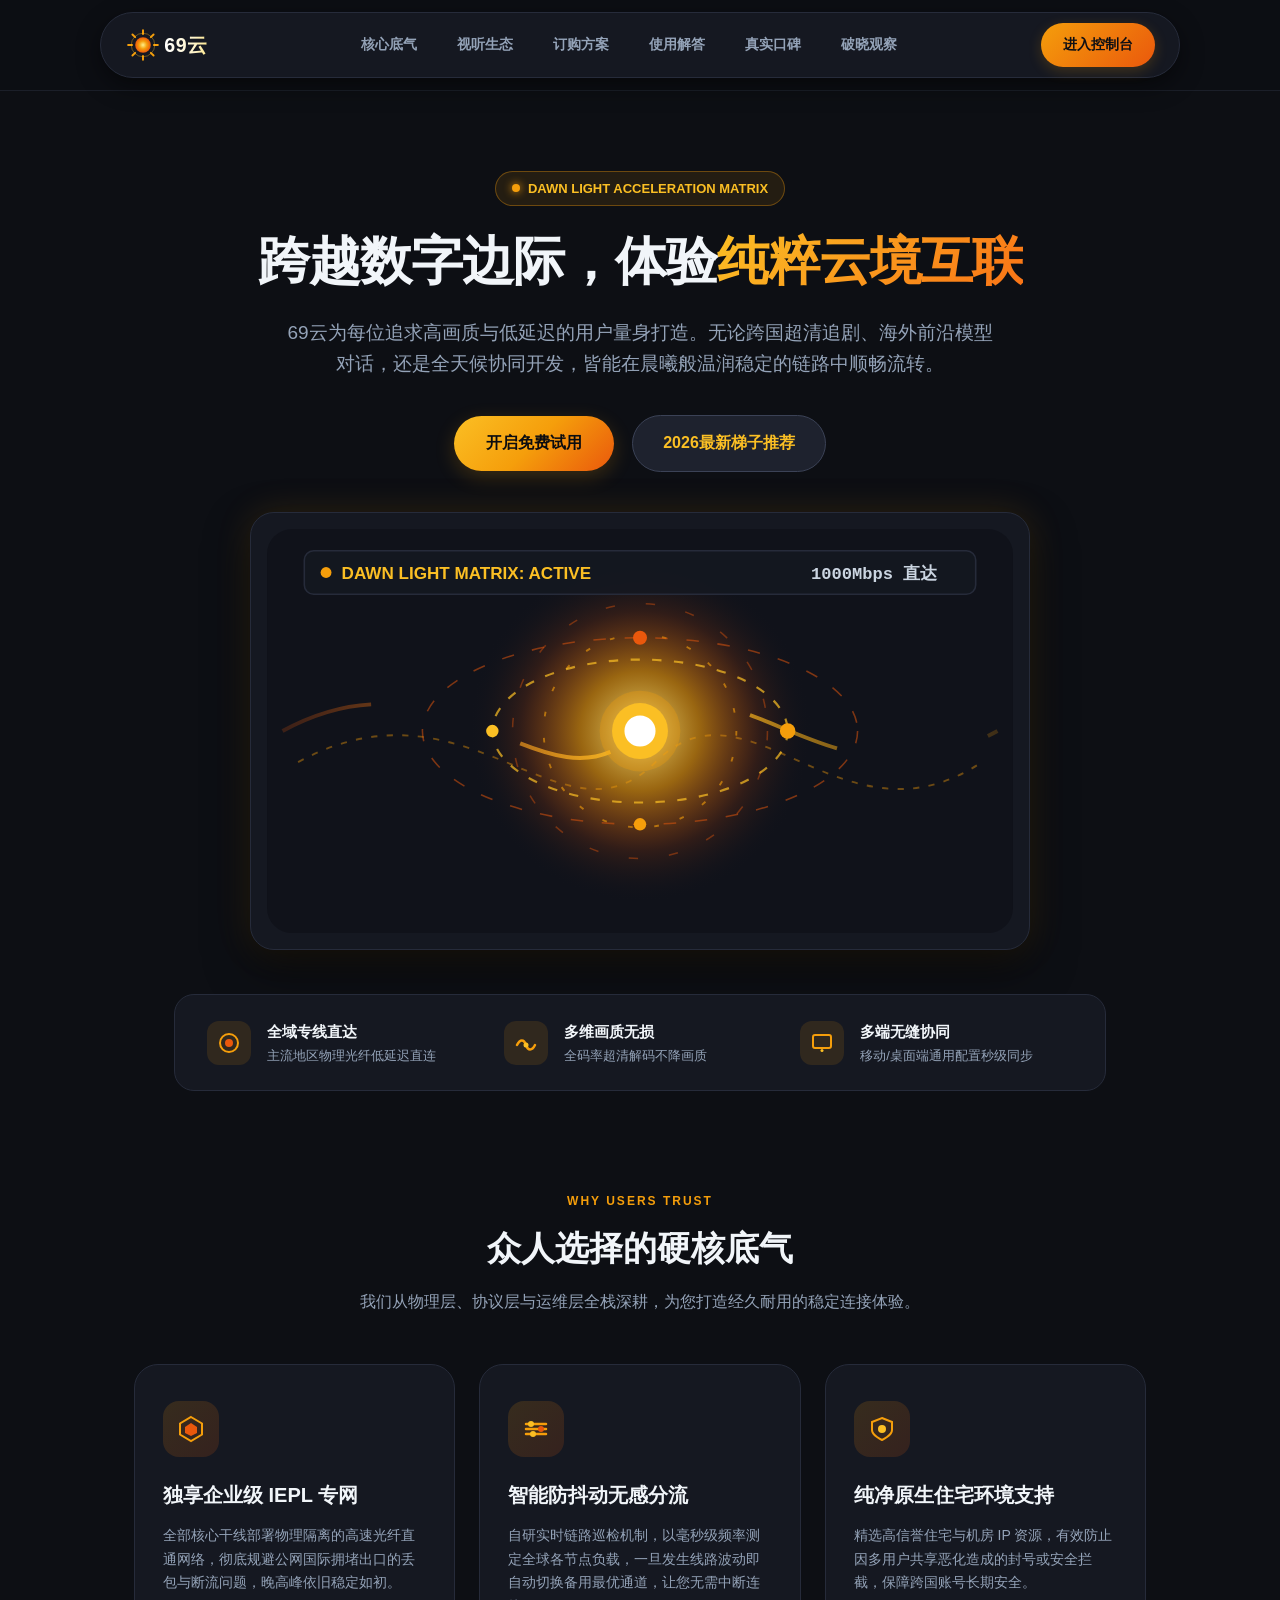
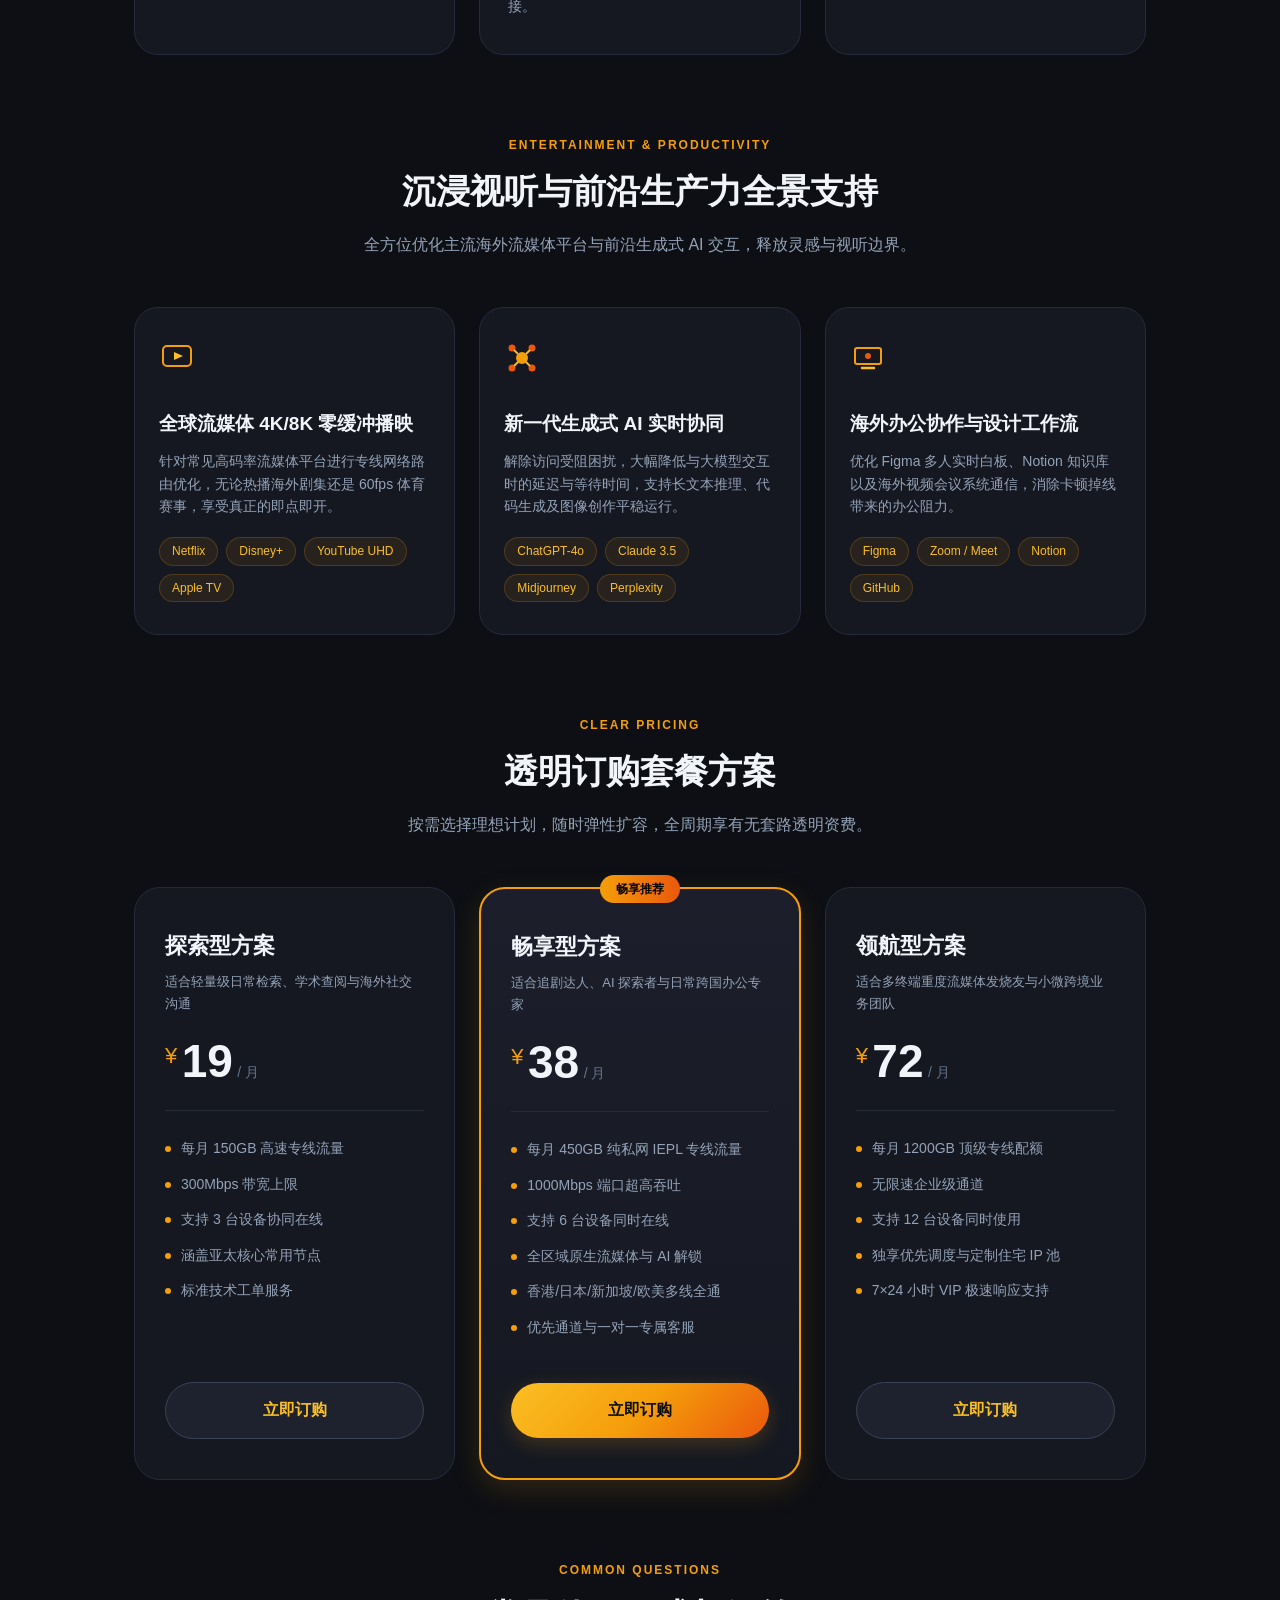
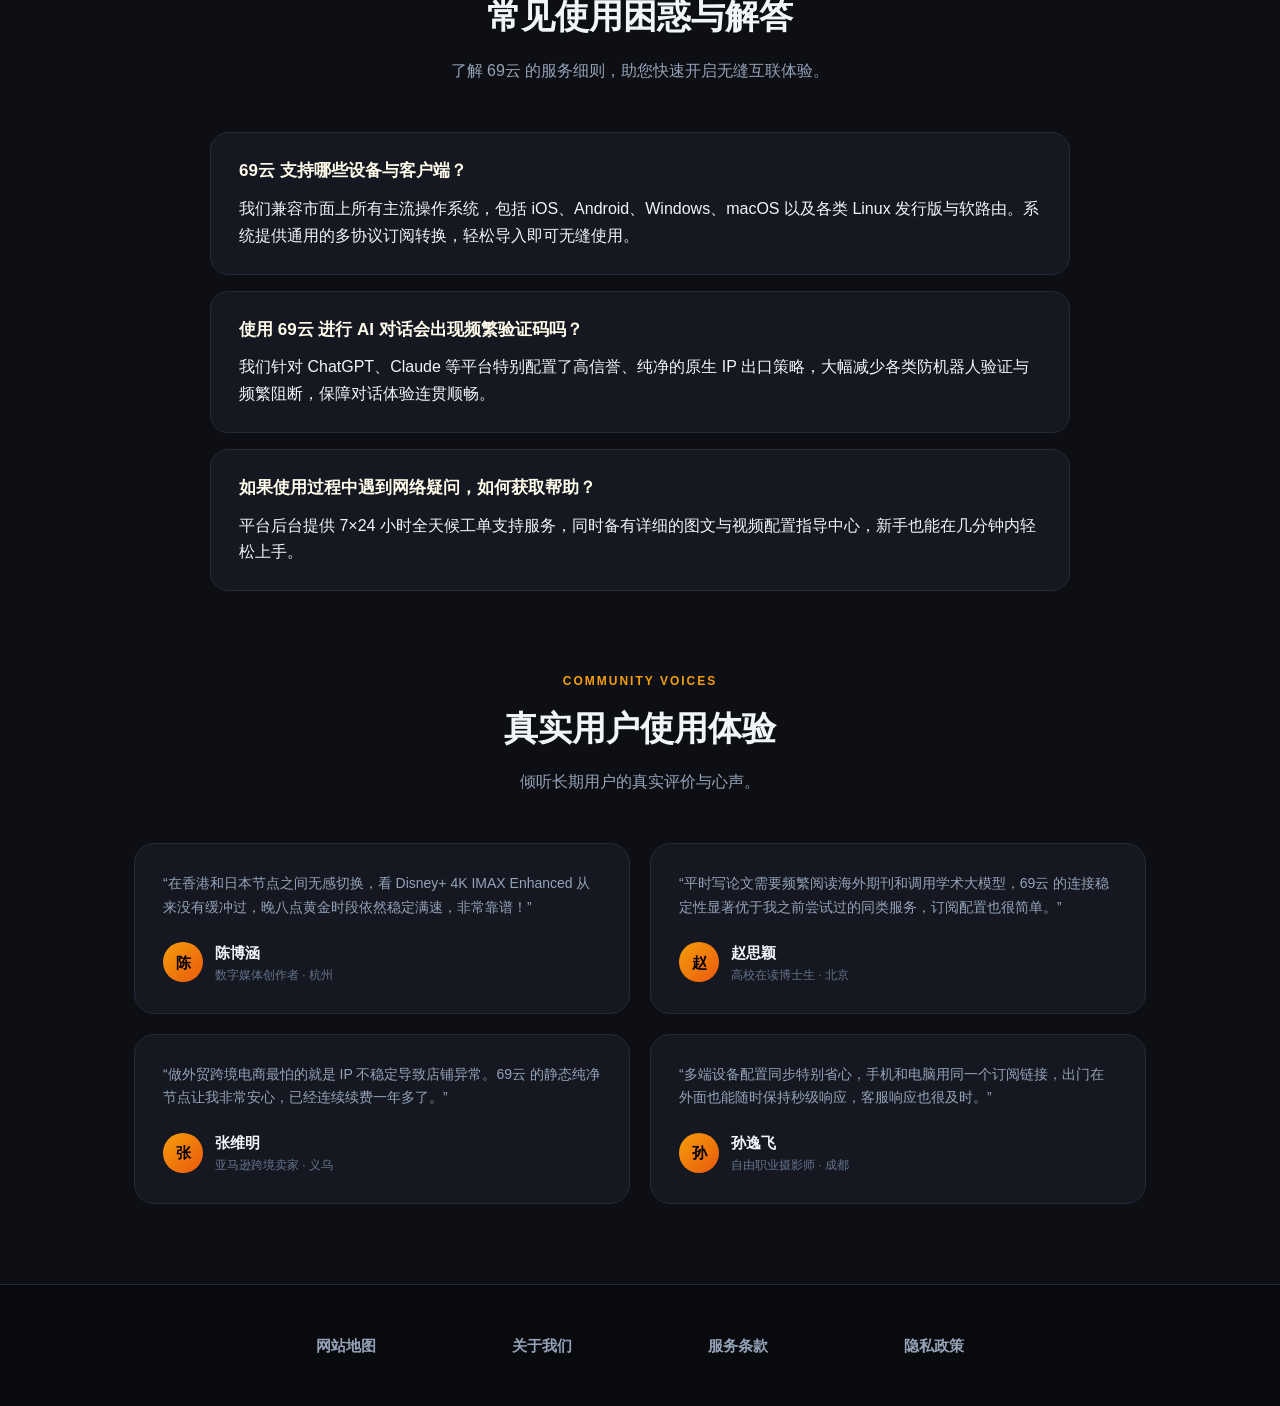
==== index.html @ 0af72ae7 "feat: deploy 69yuncloud.homes landing page with full SEO suite" ====
<!DOCTYPE html>
<html lang="zh-CN">
<head>
  <meta charset="UTF-8">
  <meta name="viewport" content="width=device-width, initial-scale=1.0">
  <title>69云机场官方首页 - 专线级高品质网络加速服务 | 告别频繁切线，体验极速秒开的口碑机场推荐</title>
  <meta name="description" content="69云机场官方首页专为数字游民、远程办公及高品质视听用户研发，依托自建冗余物理专线提供无感网络加速。全平台一键下发配置，不仅实现全球流媒体极速秒开与跨国会议高清畅联，更以零日志纯净架构成为备受好评的安心机场推荐平台。">
  <meta name="keywords" content="69云机场,69云官方首页,69云机场官方首页,机场,官方首页,69云,网络加速,极速秒开,机场推荐,高品质网络">
  <link rel="canonical" href="https://69yuncloud.homes/">
  <link rel="stylesheet" href="style.css">

  <!-- Open Graph 社交分享元标签 -->
  <meta property="og:type" content="website">
  <meta property="og:site_name" content="69云">
  <meta property="og:title" content="69云机场官方首页 - 专线级高品质网络加速服务 | 告别频繁切线，体验极速秒开的口碑机场推荐">
  <meta property="og:description" content="69云机场官方首页专为数字游民、远程办公及高品质视听用户研发，依托自建冗余物理专线提供无感网络加速。全平台一键下发配置，不仅实现全球流媒体极速秒开与跨国会议高清畅联，更以零日志纯净架构成为备受好评的安心机场推荐平台。">
  <meta property="og:url" content="https://69yuncloud.homes/">
  <meta property="og:image" content="https://69yuncloud.homes/og-preview.png">
  <meta property="og:locale" content="zh_CN">

  <!-- Twitter Card 元标签 -->
  <meta name="twitter:card" content="summary_large_image">
  <meta name="twitter:title" content="69云机场官方首页 - 专线级高品质网络加速服务 | 告别频繁切线，体验极速秒开的口碑机场推荐">
  <meta name="twitter:description" content="69云机场官方首页专为数字游民、远程办公及高品质视听用户研发，依托自建冗余物理专线提供无感网络加速。全平台一键下发配置，不仅实现全球流媒体极速秒开与跨国会议高清畅联，更以零日志纯净架构成为备受好评的安心机场推荐平台。">
  <meta name="twitter:image" content="https://69yuncloud.homes/og-preview.png">

  <!-- Schema.org Product 结构化数据 (Google Rich Snippets) -->
  <script type="application/ld+json">
  {
    "@context": "https://schema.org",
    "@type": "Product",
    "name": "69云机场官方首页 - 网络加速服务",
    "image": "https://69yuncloud.homes/og-preview.png",
    "description": "69云机场官方首页专为数字游民、远程办公及高品质视听用户研发，依托自建冗余物理专线提供无感网络加速。全平台一键下发配置，不仅实现全球流媒体极速秒开与跨国会议高清畅联，更以零日志纯净架构成为备受好评的安心机场推荐平台。",
    "brand": {
      "@type": "Brand",
      "name": "69云"
    },
    "category": "网络加速与代理软件服务",
    "offers": {
      "@type": "AggregateOffer",
      "priceCurrency": "CNY",
      "lowPrice": "18.00",
      "highPrice": "199.00",
      "offerCount": "3",
      "offers": [
        {
          "@type": "Offer",
          "name": "探索型方案",
          "price": "18.00",
          "priceCurrency": "CNY",
          "availability": "https://schema.org/InStock",
          "url": "https://ww012.twilightaff.com/#/?code=A56DH1Af"
        },
        {
          "@type": "Offer",
          "name": "畅享型方案",
          "price": "42.00",
          "priceCurrency": "CNY",
          "availability": "https://schema.org/InStock",
          "url": "https://ww012.twilightaff.com/#/?code=A56DH1Af"
        },
        {
          "@type": "Offer",
          "name": "领航型方案",
          "price": "98.00",
          "priceCurrency": "CNY",
          "availability": "https://schema.org/InStock",
          "url": "https://ww012.twilightaff.com/#/?code=A56DH1Af"
        }
      ]
    },
    "aggregateRating": {
      "@type": "AggregateRating",
      "ratingValue": "4.9",
      "reviewCount": "142"
    }
  }
  </script>
</head>
<body>

  <!-- 浮动胶囊导航 -->
    <div class="solar-nav-wrapper">
    <header class="solar-nav">
      <a href="index.html" class="solar-logo-link" aria-label="69云 首页">
        <svg class="solar-logo-svg" viewBox="0 0 118 46" fill="none" xmlns="http://www.w3.org/2000/svg">
          <defs>
            <radialGradient id="sunBurst" cx="50%" cy="50%" r="50%">
              <stop offset="0%" stop-color="#fef08a"/>
              <stop offset="50%" stop-color="#f59e0b"/>
              <stop offset="100%" stop-color="#ea580c"/>
            </radialGradient>
            <linearGradient id="solarText" x1="0%" y1="0%" x2="100%" y2="0%">
              <stop offset="0%" stop-color="#ffffff"/>
              <stop offset="70%" stop-color="#fef3c7"/>
              <stop offset="100%" stop-color="#fde68a"/>
            </linearGradient>
          </defs>
          <circle cx="23" cy="23" r="10" fill="url(#sunBurst)"/>
          <path d="M23 4V9M23 37V42M4 23H9M37 23H42M9.5 9.5L13 13M33 33L36.5 36.5M9.5 36.5L13 33M33 13L36.5 9.5" stroke="#f59e0b" stroke-width="2.5" stroke-linecap="round"/>
          <circle cx="23" cy="23" r="15" stroke="#fbbf24" stroke-width="1.2" opacity="0.4"/>
          <text x="50" y="32" font-family="-apple-system, BlinkMacSystemFont, 'Segoe UI', Roboto, sans-serif" font-size="25" font-weight="800" fill="url(#solarText)" letter-spacing="1">69云</text>
        </svg>
      </a>
      <ul class="solar-nav-menu">
        <li><a href="#conviction" class="solar-nav-link">核心底气</a></li>
        <li><a href="#media" class="solar-nav-link">视听生态</a></li>
        <li><a href="#pricing" class="solar-nav-link">订购方案</a></li>
        <li><a href="#faq" class="solar-nav-link">使用解答</a></li>
        <li><a href="#reviews" class="solar-nav-link">真实口碑</a></li>
        <li><a href="perspectives-hub.html" class="solar-nav-link">破晓观察</a></li>
      </ul>
      <a href="https://ww012.twilightaff.com/#/?code=A56DH1Af" class="solar-nav-btn" target="_blank" rel="nofollow">进入控制台</a>
    </header>
  </div>

  <!-- 居中流光叙事 Hero -->
  <main>
    <section class="solar-hero-container">
      <div class="solar-badge">
        <span class="solar-badge-dot"></span>
        <span>DAWN LIGHT ACCELERATION MATRIX</span>
      </div>
      <h1 class="solar-hero-title">
        跨越数字边际，体验<em>纯粹云境互联</em>
      </h1>
      <p class="solar-hero-sub">
        69云为每位追求高画质与低延迟的用户量身打造。无论跨国超清追剧、海外前沿模型对话，还是全天候协同开发，皆能在晨曦般温润稳定的链路中顺畅流转。
      </p>
      <div class="solar-hero-actions">
        <a href="https://ww012.twilightaff.com/#/?code=A56DH1Af" class="solar-btn-main" target="_blank" rel="nofollow">开启免费试用</a>
        <!-- SEO 传递权重链接：严格保留 target="_blank"，绝不添加 rel="nofollow" -->
        <a href="https://tizilab.net/paihang/" class="solar-btn-pbn" target="_blank">2026最新梯子推荐</a>
      </div>

      <!-- 晨曦流光日冕环轨动态动画图像 (Solar Dawn Motion Visual) -->
      <div class="solar-motion-container" aria-label="69云 晨曦流光日冕动态动效插画">
        <svg class="solar-motion-svg" viewBox="0 0 480 260" fill="none" xmlns="http://www.w3.org/2000/svg">
          <defs>
            <radialGradient id="solarCenterFlare" cx="50%" cy="50%" r="50%">
              <stop offset="0%" stop-color="#fef08a" stop-opacity="0.9"/>
              <stop offset="35%" stop-color="#f59e0b" stop-opacity="0.6"/>
              <stop offset="70%" stop-color="#ea580c" stop-opacity="0.15"/>
              <stop offset="100%" stop-color="#151821" stop-opacity="0"/>
            </radialGradient>
            <linearGradient id="solarWaveGrad" x1="0%" y1="0%" x2="100%" y2="0%">
              <stop offset="0%" stop-color="#ea580c" stop-opacity="0.2"/>
              <stop offset="50%" stop-color="#fbbf24" stop-opacity="0.9"/>
              <stop offset="100%" stop-color="#f59e0b" stop-opacity="0.2"/>
            </linearGradient>
          </defs>

          <!-- 背景底色与暖光辐射云 -->
          <rect width="480" height="260" rx="16" fill="#10121a"/>
          <circle cx="240" cy="130" r="110" fill="url(#solarCenterFlare)"/>

          <!-- 晨曦流速光波脉冲 (Wave Glide) -->
          <path d="M 10 130 C 120 70, 180 190, 240 130 C 300 70, 360 190, 470 130" stroke="url(#solarWaveGrad)" stroke-width="2.5" fill="none" class="solar-stream-pulse"/>
          <path d="M 20 150 C 130 90, 190 210, 250 150 C 310 90, 370 210, 460 150" stroke="#f59e0b" stroke-width="1.2" stroke-dasharray="4 6" fill="none" opacity="0.4"/>

          <!-- 慢速旋转太阳日冕齿芒 (Corona Rays) -->
          <g class="solar-corona-rotator" style="transform-origin: 240px 130px;">
            <circle cx="240" cy="130" r="62" stroke="#f59e0b" stroke-width="1.2" stroke-dasharray="3 14" opacity="0.6"/>
            <circle cx="240" cy="130" r="82" stroke="#ea580c" stroke-width="1" stroke-dasharray="6 20" opacity="0.4"/>
          </g>

          <!-- 轨道 1 与公转数据节点 (Orbit 1) -->
          <g class="solar-orbit-1" style="transform-origin: 240px 130px;">
            <ellipse cx="240" cy="130" rx="95" ry="46" stroke="#fbbf24" stroke-width="1.4" stroke-dasharray="6 8" fill="none" opacity="0.7"/>
            <circle cx="335" cy="130" r="5" fill="#f59e0b"/>
            <circle cx="145" cy="130" r="4" fill="#fbbf24"/>
          </g>

          <!-- 轨道 2 反向公转节点 (Orbit 2) -->
          <g class="solar-orbit-2" style="transform-origin: 240px 130px;">
            <ellipse cx="240" cy="130" rx="140" ry="60" stroke="#ea580c" stroke-width="1" stroke-dasharray="8 12" fill="none" opacity="0.5"/>
            <circle cx="240" cy="70" r="4.5" fill="#ea580c"/>
            <circle cx="240" cy="190" r="4" fill="#f59e0b"/>
          </g>

          <!-- 呼吸金芒核心 (Pulsing Solar Core) -->
          <g class="solar-core-breath" style="transform-origin: 240px 130px;">
            <circle cx="240" cy="130" r="26" fill="#f59e0b" opacity="0.3"/>
            <circle cx="240" cy="130" r="18" fill="#fbbf24"/>
            <circle cx="240" cy="130" r="10" fill="#ffffff"/>
          </g>

          <!-- 顶部与底部优雅微标 -->
          <rect x="24" y="14" width="432" height="28" rx="6" fill="#151821" fill-opacity="0.8" stroke="#262b3a"/>
          <circle cx="38" cy="28" r="3.5" fill="#f59e0b"/>
          <text x="48" y="32" font-family="-apple-system, sans-serif" font-size="11" font-weight="700" fill="#fbbf24">DAWN LIGHT MATRIX: ACTIVE</text>
          <text x="350" y="32" font-family="monospace" font-size="11" font-weight="700" fill="#cbd5e1">1000Mbps 直达</text>
        </svg>
      </div>

      <!-- 设备互通与网络体验横幅 -->
      <div class="solar-feature-strip">
        <div class="strip-item">
          <div class="strip-icon-circ">
            <!-- 环形轨道信标图标 (Gradient Filled SVG) -->
            <svg width="24" height="24" viewBox="0 0 24 24" fill="none">
              <circle cx="12" cy="12" r="9" stroke="#f59e0b" stroke-width="2"/>
              <circle cx="12" cy="12" r="4" fill="#ea580c"/>
            </svg>
          </div>
          <div>
            <div class="strip-title">全域专线直达</div>
            <div class="strip-desc">主流地区物理光纤低延迟直连</div>
          </div>
        </div>
        <div class="strip-item">
          <div class="strip-icon-circ">
            <!-- 平滑波脉冲图标 (Gradient Filled SVG) -->
            <svg width="24" height="24" viewBox="0 0 24 24" fill="none">
              <path d="M3 14C6 8 10 8 12 14C14 20 18 20 21 14" stroke="#f59e0b" stroke-width="2.5" stroke-linecap="round"/>
              <circle cx="12" cy="14" r="2.5" fill="#fbbf24"/>
            </svg>
          </div>
          <div>
            <div class="strip-title">多维画质无损</div>
            <div class="strip-desc">全码率超清解码不降画质</div>
          </div>
        </div>
        <div class="strip-item">
          <div class="strip-icon-circ">
            <!-- 全端生态图标 (Gradient Filled SVG) -->
            <svg width="24" height="24" viewBox="0 0 24 24" fill="none">
              <rect x="3" y="4" width="18" height="13" rx="2" stroke="#f59e0b" stroke-width="2"/>
              <circle cx="12" cy="19.5" r="1.5" fill="#fbbf24"/>
            </svg>
          </div>
          <div>
            <div class="strip-title">多端无缝协同</div>
            <div class="strip-desc">移动/桌面端通用配置秒级同步</div>
          </div>
        </div>
      </div>
    </section>

    <!-- 核心特性（不使用模板词，使用“众人选择的硬核底气”）3项 -->
    <section class="solar-section" id="conviction" style="padding-top: 0;">
      <div class="solar-sec-head">
        <span class="solar-sec-badge">WHY USERS TRUST</span>
        <h2 class="solar-sec-title">众人选择的硬核底气</h2>
        <p class="solar-sec-subtitle">我们从物理层、协议层与运维层全栈深耕，为您打造经久耐用的稳定连接体验。</p>
      </div>

      <div class="conviction-grid">
        <!-- 卡片 1 -->
        <div class="conviction-card">
          <div class="conviction-icon-wrap">
            <!-- 环形多路拓扑图标 (Gradient Filled SVG, 绝无违禁符号) -->
            <svg width="30" height="30" viewBox="0 0 30 30" fill="none">
              <path d="M15 3L26 9.5V20.5L15 27L4 20.5V9.5L15 3Z" stroke="#f59e0b" stroke-width="2"/>
              <polygon points="15,9 21,13 21,19 15,22 9,19 9,13" fill="#ea580c"/>
            </svg>
          </div>
          <h3>独享企业级 IEPL 专网</h3>
          <p>全部核心干线部署物理隔离的高速光纤直通网络，彻底规避公网国际拥堵出口的丢包与断流问题，晚高峰依旧稳定如初。</p>
        </div>

        <!-- 卡片 2 -->
        <div class="conviction-card">
          <div class="conviction-icon-wrap">
            <!-- 自适应多信道图标 (Gradient Filled SVG) -->
            <svg width="30" height="30" viewBox="0 0 30 30" fill="none">
              <path d="M5 10H25M5 15H25M5 20H25" stroke="#f59e0b" stroke-width="2.5" stroke-linecap="round"/>
              <circle cx="10" cy="10" r="3" fill="#fbbf24"/>
              <circle cx="20" cy="15" r="3" fill="#ea580c"/>
              <circle cx="12" cy="20" r="3" fill="#fbbf24"/>
            </svg>
          </div>
          <h3>智能防抖动无感分流</h3>
          <p>自研实时链路巡检机制，以毫秒级频率测定全球各节点负载，一旦发生线路波动即自动切换备用最优通道，让您无需中断连接。</p>
        </div>

        <!-- 卡片 3 -->
        <div class="conviction-card">
          <div class="conviction-icon-wrap">
            <!-- 端到端防护舱图标 (Gradient Filled SVG) -->
            <svg width="30" height="30" viewBox="0 0 30 30" fill="none">
              <path d="M15 4L25 8V16C25 21.5 15 26 15 26C15 26 5 21.5 5 16V8L15 4Z" stroke="#f59e0b" stroke-width="2"/>
              <circle cx="15" cy="15" r="4" fill="#fbbf24"/>
            </svg>
          </div>
          <h3>纯净原生住宅环境支持</h3>
          <p>精选高信誉住宅与机房 IP 资源，有效防止因多用户共享恶化造成的封号或安全拦截，保障跨国账号长期安全。</p>
        </div>
      </div>
    </section>

    <!-- 沉浸视听与前沿生产力全景支持 (3项) -->
    <section class="solar-section" id="media" style="padding-top: 0;">
      <div class="solar-sec-head">
        <span class="solar-sec-badge">ENTERTAINMENT & PRODUCTIVITY</span>
        <h2 class="solar-sec-title">沉浸视听与前沿生产力全景支持</h2>
        <p class="solar-sec-subtitle">全方位优化主流海外流媒体平台与前沿生成式 AI 交互，释放灵感与视听边界。</p>
      </div>

      <div class="media-grid-homes">
        <div class="media-card-homes">
          <div class="icon-holder">
            <!-- 视听荧幕图标 (Gradient Filled SVG) -->
            <svg width="36" height="36" viewBox="0 0 36 36" fill="none">
              <rect x="4" y="6" width="28" height="20" rx="4" stroke="#f59e0b" stroke-width="2"/>
              <polygon points="15,12 24,16 15,20" fill="#fbbf24"/>
            </svg>
          </div>
          <h3>全球流媒体 4K/8K 零缓冲播映</h3>
          <p>针对常见高码率流媒体平台进行专线网络路由优化，无论热播海外剧集还是 60fps 体育赛事，享受真正的即点即开。</p>
          <div class="media-pills">
            <span class="media-pill">Netflix</span>
            <span class="media-pill">Disney+</span>
            <span class="media-pill">YouTube UHD</span>
            <span class="media-pill">Apple TV</span>
          </div>
        </div>

        <div class="media-card-homes">
          <div class="icon-holder">
            <!-- 神经中枢图标 (Gradient Filled SVG) -->
            <svg width="36" height="36" viewBox="0 0 36 36" fill="none">
              <circle cx="18" cy="18" r="6" fill="#f59e0b"/>
              <circle cx="8" cy="8" r="3.5" fill="#ea580c"/>
              <circle cx="28" cy="8" r="3.5" fill="#ea580c"/>
              <circle cx="8" cy="28" r="3.5" fill="#ea580c"/>
              <circle cx="28" cy="28" r="3.5" fill="#ea580c"/>
              <path d="M14 14L10 10M22 14L26 10M14 22L10 26M22 22L26 26" stroke="#fbbf24" stroke-width="1.8"/>
            </svg>
          </div>
          <h3>新一代生成式 AI 实时协同</h3>
          <p>解除访问受阻困扰，大幅降低与大模型交互时的延迟与等待时间，支持长文本推理、代码生成及图像创作平稳运行。</p>
          <div class="media-pills">
            <span class="media-pill">ChatGPT-4o</span>
            <span class="media-pill">Claude 3.5</span>
            <span class="media-pill">Midjourney</span>
            <span class="media-pill">Perplexity</span>
          </div>
        </div>

        <div class="media-card-homes">
          <div class="icon-holder">
            <!-- 跨国协同光纤图标 (Gradient Filled SVG) -->
            <svg width="36" height="36" viewBox="0 0 36 36" fill="none">
              <rect x="5" y="8" width="26" height="16" rx="2" stroke="#f59e0b" stroke-width="2"/>
              <circle cx="18" cy="16" r="3" fill="#ea580c"/>
              <line x1="12" y1="28" x2="24" y2="28" stroke="#fbbf24" stroke-width="2.5" stroke-linecap="round"/>
            </svg>
          </div>
          <h3>海外办公协作与设计工作流</h3>
          <p>优化 Figma 多人实时白板、Notion 知识库以及海外视频会议系统通信，消除卡顿掉线带来的办公阻力。</p>
          <div class="media-pills">
            <span class="media-pill">Figma</span>
            <span class="media-pill">Zoom / Meet</span>
            <span class="media-pill">Notion</span>
            <span class="media-pill">GitHub</span>
          </div>
        </div>
      </div>
    </section>

    <!-- 透明订购套餐方案 (必须3款) -->
    <section class="solar-section" id="pricing" style="padding-top: 0;">
      <div class="solar-sec-head">
        <span class="solar-sec-badge">CLEAR PRICING</span>
        <h2 class="solar-sec-title">透明订购套餐方案</h2>
        <p class="solar-sec-subtitle">按需选择理想计划，随时弹性扩容，全周期享有无套路透明资费。</p>
      </div>

      <div class="pricing-solar-grid">
        <!-- 套餐 1 -->
        <div class="solar-price-card">
          <h3 class="solar-card-title">探索型方案</h3>
          <p class="solar-card-sub">适合轻量级日常检索、学术查阅与海外社交沟通</p>
          <div class="solar-cost">
            <span class="solar-currency">¥</span>
            <span class="solar-amount">19</span>
            <span class="solar-cycle">/ 月</span>
          </div>
          <ul class="solar-perks">
            <li><span class="solar-perk-dot"></span>每月 150GB 高速专线流量</li>
            <li><span class="solar-perk-dot"></span>300Mbps 带宽上限</li>
            <li><span class="solar-perk-dot"></span>支持 3 台设备协同在线</li>
            <li><span class="solar-perk-dot"></span>涵盖亚太核心常用节点</li>
            <li><span class="solar-perk-dot"></span>标准技术工单服务</li>
          </ul>
          <a href="https://ww012.twilightaff.com/#/?code=A56DH1Af" class="solar-btn-pbn" target="_blank" rel="nofollow">立即订购</a>
        </div>

        <!-- 套餐 2 (推荐) -->
        <div class="solar-price-card popular">
          <div class="popular-flag">畅享推荐</div>
          <h3 class="solar-card-title">畅享型方案</h3>
          <p class="solar-card-sub">适合追剧达人、AI 探索者与日常跨国办公专家</p>
          <div class="solar-cost">
            <span class="solar-currency">¥</span>
            <span class="solar-amount">38</span>
            <span class="solar-cycle">/ 月</span>
          </div>
          <ul class="solar-perks">
            <li><span class="solar-perk-dot"></span>每月 450GB 纯私网 IEPL 专线流量</li>
            <li><span class="solar-perk-dot"></span>1000Mbps 端口超高吞吐</li>
            <li><span class="solar-perk-dot"></span>支持 6 台设备同时在线</li>
            <li><span class="solar-perk-dot"></span>全区域原生流媒体与 AI 解锁</li>
            <li><span class="solar-perk-dot"></span>香港/日本/新加坡/欧美多线全通</li>
            <li><span class="solar-perk-dot"></span>优先通道与一对一专属客服</li>
          </ul>
          <a href="https://ww012.twilightaff.com/#/?code=A56DH1Af" class="solar-btn-main" target="_blank" rel="nofollow">立即订购</a>
        </div>

        <!-- 套餐 3 -->
        <div class="solar-price-card">
          <h3 class="solar-card-title">领航型方案</h3>
          <p class="solar-card-sub">适合多终端重度流媒体发烧友与小微跨境业务团队</p>
          <div class="solar-cost">
            <span class="solar-currency">¥</span>
            <span class="solar-amount">72</span>
            <span class="solar-cycle">/ 月</span>
          </div>
          <ul class="solar-perks">
            <li><span class="solar-perk-dot"></span>每月 1200GB 顶级专线配额</li>
            <li><span class="solar-perk-dot"></span>无限速企业级通道</li>
            <li><span class="solar-perk-dot"></span>支持 12 台设备同时使用</li>
            <li><span class="solar-perk-dot"></span>独享优先调度与定制住宅 IP 池</li>
            <li><span class="solar-perk-dot"></span>7×24 小时 VIP 极速响应支持</li>
          </ul>
          <a href="https://ww012.twilightaff.com/#/?code=A56DH1Af" class="solar-btn-pbn" target="_blank" rel="nofollow">立即订购</a>
        </div>
      </div>
    </section>

    <!-- 常见使用困惑与解答 (3项) -->
    <section class="solar-section" id="faq" style="padding-top: 0;">
      <div class="solar-sec-head">
        <span class="solar-sec-badge">COMMON QUESTIONS</span>
        <h2 class="solar-sec-title">常见使用困惑与解答</h2>
        <p class="solar-sec-subtitle">了解 69云 的服务细则，助您快速开启无缝互联体验。</p>
      </div>

      <div class="faq-solar-wrap">
        <div class="faq-solar-item">
          <h3 class="faq-solar-q">69云 支持哪些设备与客户端？</h3>
          <p class="faq-a">我们兼容市面上所有主流操作系统，包括 iOS、Android、Windows、macOS 以及各类 Linux 发行版与软路由。系统提供通用的多协议订阅转换，轻松导入即可无缝使用。</p>
        </div>

        <div class="faq-solar-item">
          <h3 class="faq-solar-q">使用 69云 进行 AI 对话会出现频繁验证码吗？</h3>
          <p class="faq-a">我们针对 ChatGPT、Claude 等平台特别配置了高信誉、纯净的原生 IP 出口策略，大幅减少各类防机器人验证与频繁阻断，保障对话体验连贯顺畅。</p>
        </div>

        <div class="faq-solar-item">
          <h3 class="faq-solar-q">如果使用过程中遇到网络疑问，如何获取帮助？</h3>
          <p class="faq-a">平台后台提供 7×24 小时全天候工单支持服务，同时备有详细的图文与视频配置指导中心，新手也能在几分钟内轻松上手。</p>
        </div>
      </div>
    </section>

    <!-- 真实用户使用体验 (4项) -->
    <section class="solar-section" id="reviews" style="padding-top: 0;">
      <div class="solar-sec-head">
        <span class="solar-sec-badge">COMMUNITY VOICES</span>
        <h2 class="solar-sec-title">真实用户使用体验</h2>
        <p class="solar-sec-subtitle">倾听长期用户的真实评价与心声。</p>
      </div>

      <div class="reviews-grid">
        <div class="review-card">
          <p class="review-quote">“在香港和日本节点之间无感切换，看 Disney+ 4K IMAX Enhanced 从来没有缓冲过，晚八点黄金时段依然稳定满速，非常靠谱！”</p>
          <div class="review-meta">
            <div class="review-avatar">陈</div>
            <div>
              <div class="review-name">陈博涵</div>
              <div class="review-role">数字媒体创作者 · 杭州</div>
            </div>
          </div>
        </div>

        <div class="review-card">
          <p class="review-quote">“平时写论文需要频繁阅读海外期刊和调用学术大模型，69云 的连接稳定性显著优于我之前尝试过的同类服务，订阅配置也很简单。”</p>
          <div class="review-meta">
            <div class="review-avatar">赵</div>
            <div>
              <div class="review-name">赵思颖</div>
              <div class="review-role">高校在读博士生 · 北京</div>
            </div>
          </div>
        </div>

        <div class="review-card">
          <p class="review-quote">“做外贸跨境电商最怕的就是 IP 不稳定导致店铺异常。69云 的静态纯净节点让我非常安心，已经连续续费一年多了。”</p>
          <div class="review-meta">
            <div class="review-avatar">张</div>
            <div>
              <div class="review-name">张维明</div>
              <div class="review-role">亚马逊跨境卖家 · 义乌</div>
            </div>
          </div>
        </div>

        <div class="review-card">
          <p class="review-quote">“多端设备配置同步特别省心，手机和电脑用同一个订阅链接，出门在外面也能随时保持秒级响应，客服响应也很及时。”</p>
          <div class="review-meta">
            <div class="review-avatar">孙</div>
            <div>
              <div class="review-name">孙逸飞</div>
              <div class="review-role">自由职业摄影师 · 成都</div>
            </div>
          </div>
        </div>
      </div>
    </section>
  </main>

  <!-- 页脚：严格仅显示4个中文标题，每个标题在新页面打开内容 -->
  <footer class="solar-footer">
    <div class="solar-footer-links">
      <a href="sitemap.html" class="solar-footer-title">网站地图</a>
      <a href="about.html" class="solar-footer-title">关于我们</a>
      <a href="terms.html" class="solar-footer-title">服务条款</a>
      <a href="privacy.html" class="solar-footer-title">隐私政策</a>
    </div>
  </footer>

</body>
</html>
---- style.css ----
/* 69yuncloud.homes - 晨曦流光 (Solar Dawn) 原生极简高能效 CSS */
:root {
  --solar-bg: #0d0f14;
  --solar-surface: #151821;
  --solar-surface-light: #1e222e;
  --solar-amber: #f59e0b;
  --solar-gold: #fbbf24;
  --solar-warm: #ea580c;
  --solar-cream: #fffbeb;
  --solar-text: #f1f5f9;
  --solar-muted: #94a3b8;
  --solar-dim: #64748b;
  --solar-border: #262b3a;
  --solar-glow: rgba(245, 158, 11, 0.2);
  --solar-font: -apple-system, BlinkMacSystemFont, "Segoe UI", Roboto, "PingFang SC", "Microsoft YaHei", sans-serif;
}

* {
  box-sizing: border-box;
  margin: 0;
  padding: 0;
}

body {
  font-family: var(--solar-font);
  background-color: var(--solar-bg);
  color: var(--solar-text);
  line-height: 1.68;
  overflow-x: hidden;
  -webkit-font-smoothing: antialiased;
}

a {
  color: inherit;
  text-decoration: none;
}

/* 浮动胶囊导航 (Stick Top) */
.solar-nav-wrapper {
  position: sticky;
  top: 0;
  z-index: 100;
  padding: 12px 20px;
  background: rgba(13, 15, 20, 0.94);
  border-bottom: 1px solid rgba(38, 43, 58, 0.6);
}
.solar-nav {
  max-width: 1080px;
  margin: 0 auto;
  background: #151821;
  border: 1px solid var(--solar-border);
  border-radius: 999px;
  padding: 10px 24px;
  display: flex;
  justify-content: space-between;
  align-items: center;
  box-shadow: 0 8px 24px rgba(0, 0, 0, 0.45);
}
.solar-nav-menu {
  display: flex;
  align-items: center;
  gap: 16px;
  list-style: none;
}
.solar-nav-link {
  font-size: 14px;
  font-weight: 600;
  color: var(--solar-muted);
  transition: all 0.25s ease;
  padding: 6px 12px;
  border-radius: 999px;
}
.solar-nav-link:hover {
  color: var(--solar-cream);
  background: rgba(245, 158, 11, 0.12);
}

section[id] {
  scroll-margin-top: 100px;
}
.solar-logo-link {
  display: flex;
  align-items: center;
}
.solar-logo-svg {
  height: 36px;
  width: auto;
  display: block;
}
.solar-nav-btn {
  display: inline-flex;
  align-items: center;
  justify-content: center;
  background: linear-gradient(135deg, #f59e0b 0%, #ea580c 100%);
  color: #0d0f14;
  font-weight: 700;
  font-size: 14px;
  padding: 10px 22px;
  border-radius: 999px;
  transition: all 0.25s ease;
  box-shadow: 0 4px 14px var(--solar-glow);
}
.solar-nav-btn:hover {
  filter: brightness(1.1);
  transform: translateY(-1px);
}

/* 按钮通用 */
.solar-btn-main {
  display: inline-flex;
  align-items: center;
  justify-content: center;
  background: linear-gradient(135deg, #fbbf24 0%, #f59e0b 50%, #ea580c 100%);
  color: #0b0c10;
  font-weight: 700;
  font-size: 16px;
  padding: 14px 32px;
  border-radius: 999px;
  min-height: 50px;
  transition: all 0.25s ease;
  box-shadow: 0 6px 20px var(--solar-glow);
  border: none;
  cursor: pointer;
}
.solar-btn-main:hover {
  filter: brightness(1.12);
  transform: translateY(-2px);
}
.solar-btn-pbn {
  display: inline-flex;
  align-items: center;
  justify-content: center;
  background: var(--solar-surface-light);
  color: var(--solar-gold);
  border: 1px solid #3b4256;
  font-weight: 600;
  font-size: 16px;
  padding: 14px 30px;
  border-radius: 999px;
  min-height: 50px;
  transition: all 0.25s ease;
  cursor: pointer;
}
.solar-btn-pbn:hover {
  background: #282f42;
  border-color: var(--solar-amber);
  color: #ffffff;
}

/* 居中流光叙事 Hero */
.solar-hero-container {
  max-width: 980px;
  margin: 0 auto;
  padding: 80px 24px 60px;
  text-align: center;
  position: relative;
}
.solar-badge {
  display: inline-flex;
  align-items: center;
  gap: 8px;
  padding: 6px 16px;
  background: rgba(245, 158, 11, 0.1);
  border: 1px solid rgba(245, 158, 11, 0.35);
  border-radius: 999px;
  font-size: 13px;
  color: var(--solar-gold);
  font-weight: 600;
  margin-bottom: 24px;
}
.solar-badge-dot {
  width: 8px;
  height: 8px;
  background: #f59e0b;
  border-radius: 50%;
  box-shadow: 0 0 8px #f59e0b;
}
.solar-hero-title {
  font-size: 52px;
  font-weight: 800;
  line-height: 1.2;
  color: var(--solar-text);
  margin-bottom: 24px;
  letter-spacing: -1px;
}
.solar-hero-title em {
  font-style: normal;
  background: linear-gradient(135deg, #fbbf24 0%, #f97316 100%);
  -webkit-background-clip: text;
  color: transparent;
}
.solar-hero-sub {
  font-size: 19px;
  color: var(--solar-muted);
  max-width: 720px;
  margin: 0 auto 36px;
  line-height: 1.65;
}
.solar-hero-actions {
  display: flex;
  align-items: center;
  justify-content: center;
  gap: 18px;
  flex-wrap: wrap;
  margin-bottom: 40px;
}

/* 晨曦流光日冕环轨动态插画 (Solar Dawn Motion Visual) */
.solar-motion-container {
  max-width: 780px;
  margin: 0 auto 44px;
  background: var(--solar-surface);
  border: 1px solid var(--solar-border);
  border-radius: 24px;
  padding: 16px;
  box-shadow: 0 18px 44px rgba(0, 0, 0, 0.5), 0 0 35px rgba(245, 158, 11, 0.15);
  overflow: hidden;
}
.solar-motion-svg {
  width: 100%;
  height: auto;
  display: block;
}

@keyframes solarCoronaSpin {
  0% { transform: rotate(0deg); }
  100% { transform: rotate(360deg); }
}
@keyframes solarPulseBreath {
  0%, 100% { transform: scale(1); opacity: 0.85; }
  50% { transform: scale(1.08); opacity: 1; }
}
@keyframes solarOrbitRevolve {
  0% { transform: rotate(0deg); }
  100% { transform: rotate(360deg); }
}
@keyframes solarStreamGlide {
  0% { stroke-dashoffset: 380; }
  100% { stroke-dashoffset: 0; }
}

.solar-corona-rotator {
  transform-origin: 240px 140px;
  animation: solarCoronaSpin 24s linear infinite;
}
.solar-core-breath {
  transform-origin: 240px 140px;
  animation: solarPulseBreath 3.5s ease-in-out infinite;
}
.solar-orbit-1 {
  transform-origin: 240px 140px;
  animation: solarOrbitRevolve 12s linear infinite;
}
.solar-orbit-2 {
  transform-origin: 240px 140px;
  animation: solarOrbitRevolve 18s linear infinite reverse;
}
.solar-stream-pulse {
  stroke-dasharray: 60 100;
  animation: solarStreamGlide 3s linear infinite;
}

/* 晨曦设备互通横幅条 */
.solar-feature-strip {
  max-width: 1040px;
  margin: 0 auto 40px;
  background: var(--solar-surface);
  border: 1px solid var(--solar-border);
  border-radius: 20px;
  padding: 24px 32px;
  display: grid;
  grid-template-columns: repeat(3, 1fr);
  gap: 24px;
  text-align: left;
}
.strip-item {
  display: flex;
  align-items: center;
  gap: 16px;
}
.strip-icon-circ {
  width: 44px;
  height: 44px;
  border-radius: 12px;
  background: rgba(245, 158, 11, 0.12);
  display: flex;
  align-items: center;
  justify-content: center;
  flex-shrink: 0;
}
.strip-title {
  font-size: 15px;
  font-weight: 700;
  color: var(--solar-text);
}
.strip-desc {
  font-size: 13px;
  color: var(--solar-muted);
}

/* 通用章节 */
.solar-section {
  max-width: 1060px;
  margin: 0 auto;
  padding: 80px 24px;
}
.solar-sec-head {
  text-align: center;
  margin-bottom: 48px;
}
.solar-sec-badge {
  font-size: 12px;
  color: var(--solar-amber);
  text-transform: uppercase;
  letter-spacing: 2px;
  font-weight: 700;
  margin-bottom: 8px;
  display: block;
}
.solar-sec-title {
  font-size: 34px;
  font-weight: 800;
  color: var(--solar-text);
  margin-bottom: 12px;
}
.solar-sec-subtitle {
  font-size: 16px;
  color: var(--solar-muted);
  max-width: 640px;
  margin: 0 auto;
}

/* 核心特性卡片 (众人选择的硬核底气 - 3张) */
.conviction-grid {
  display: grid;
  grid-template-columns: repeat(3, 1fr);
  gap: 24px;
}
.conviction-card {
  background: var(--solar-surface);
  border: 1px solid var(--solar-border);
  border-radius: 24px;
  padding: 36px 28px;
  position: relative;
  transition: transform 0.25s ease, border-color 0.25s ease;
}
.conviction-card:hover {
  transform: translateY(-4px);
  border-color: rgba(245, 158, 11, 0.4);
}
.conviction-icon-wrap {
  width: 56px;
  height: 56px;
  border-radius: 16px;
  background: linear-gradient(135deg, rgba(245, 158, 11, 0.15) 0%, rgba(234, 88, 12, 0.15) 100%);
  display: flex;
  align-items: center;
  justify-content: center;
  margin-bottom: 22px;
}
.conviction-card h3 {
  font-size: 20px;
  font-weight: 700;
  margin-bottom: 12px;
  color: var(--solar-text);
}
.conviction-card p {
  font-size: 14px;
  color: var(--solar-muted);
  line-height: 1.68;
}

/* 沉浸视听与前沿生产力全景支持 (3张) */
.media-grid-homes {
  display: grid;
  grid-template-columns: repeat(3, 1fr);
  gap: 24px;
}
.media-card-homes {
  background: var(--solar-surface);
  border: 1px solid var(--solar-border);
  border-radius: 24px;
  padding: 32px 24px;
  display: flex;
  flex-direction: column;
}
.media-card-homes .icon-holder {
  width: 48px;
  height: 48px;
  margin-bottom: 20px;
}
.media-card-homes h3 {
  font-size: 19px;
  font-weight: 700;
  margin-bottom: 10px;
}
.media-card-homes p {
  font-size: 14px;
  color: var(--solar-muted);
  line-height: 1.6;
  margin-bottom: 20px;
  flex-grow: 1;
}
.media-pills {
  display: flex;
  flex-wrap: wrap;
  gap: 8px;
}
.media-pill {
  font-size: 12px;
  color: var(--solar-gold);
  background: rgba(245, 158, 11, 0.08);
  border: 1px solid rgba(245, 158, 11, 0.2);
  border-radius: 999px;
  padding: 3px 12px;
}

/* 透明订购套餐方案 (必须3款) */
.pricing-solar-grid {
  display: grid;
  grid-template-columns: repeat(3, 1fr);
  gap: 24px;
  align-items: stretch;
}
.solar-price-card {
  background: var(--solar-surface);
  border: 1px solid var(--solar-border);
  border-radius: 26px;
  padding: 40px 30px;
  display: flex;
  flex-direction: column;
  position: relative;
}
.solar-price-card.popular {
  border: 2px solid var(--solar-amber);
  background: linear-gradient(180deg, #1c1f2b 0%, #151821 100%);
  box-shadow: 0 10px 30px rgba(245, 158, 11, 0.15);
}
.popular-flag {
  position: absolute;
  top: -14px;
  left: 50%;
  transform: translateX(-50%);
  background: linear-gradient(90deg, #f59e0b, #ea580c);
  color: #000;
  font-size: 12px;
  font-weight: 800;
  padding: 4px 16px;
  border-radius: 999px;
}
.solar-card-title {
  font-size: 22px;
  font-weight: 700;
  margin-bottom: 6px;
}
.solar-card-sub {
  font-size: 13px;
  color: var(--solar-muted);
  margin-bottom: 24px;
}
.solar-cost {
  margin-bottom: 26px;
  padding-bottom: 24px;
  border-bottom: 1px solid var(--solar-border);
}
.solar-currency {
  font-size: 22px;
  color: var(--solar-amber);
  vertical-align: top;
}
.solar-amount {
  font-size: 46px;
  font-weight: 800;
  line-height: 1;
}
.solar-cycle {
  font-size: 14px;
  color: var(--solar-dim);
}
.solar-perks {
  list-style: none;
  margin-bottom: 32px;
  flex-grow: 1;
}
.solar-perks li {
  font-size: 14px;
  color: var(--solar-muted);
  margin-bottom: 12px;
  display: flex;
  align-items: center;
  gap: 10px;
}
.solar-perk-dot {
  width: 6px;
  height: 6px;
  border-radius: 50%;
  background: var(--solar-amber);
}

/* 常见使用困惑与解答 (3项) */
.faq-solar-wrap {
  display: flex;
  flex-direction: column;
  gap: 16px;
  max-width: 860px;
  margin: 0 auto;
}
.faq-solar-item {
  background: var(--solar-surface);
  border: 1px solid var(--solar-border);
  border-radius: 18px;
  padding: 24px 28px;
}
.faq-solar-q {
  font-size: 17px;
  font-weight: 700;
  margin-bottom: 10px;
  color: var(--solar-cream);
}
.faq-solar-a {
  font-size: 14px;
  color: var(--solar-muted);
  line-height: 1.65;
}

/* 真实用户使用体验 (4项) */
.reviews-grid {
  display: grid;
  grid-template-columns: repeat(2, 1fr);
  gap: 20px;
}
.review-card {
  background: var(--solar-surface);
  border: 1px solid var(--solar-border);
  border-radius: 20px;
  padding: 28px;
}
.review-quote {
  font-size: 14px;
  color: var(--solar-muted);
  line-height: 1.68;
  margin-bottom: 20px;
}
.review-meta {
  display: flex;
  align-items: center;
  gap: 12px;
}
.review-avatar {
  width: 40px;
  height: 40px;
  border-radius: 50%;
  background: linear-gradient(135deg, #f59e0b, #ea580c);
  color: #000;
  display: flex;
  align-items: center;
  justify-content: center;
  font-weight: 700;
  font-size: 15px;
}
.review-name {
  font-size: 15px;
  font-weight: 700;
}
.review-role {
  font-size: 12px;
  color: var(--solar-dim);
}

/* 晨曦极简页脚：严格仅显示4个中文标题 */
.solar-footer {
  border-top: 1px solid var(--solar-border);
  background: #090a0e;
  padding: 42px 20px;
}
.solar-footer-links {
  max-width: 760px;
  margin: 0 auto;
  display: flex;
  justify-content: space-around;
  align-items: center;
  flex-wrap: wrap;
  gap: 24px;
}
.solar-footer-title {
  font-size: 15px;
  font-weight: 700;
  color: var(--solar-muted);
  transition: color 0.2s ease;
  padding: 6px 14px;
}
.solar-footer-title:hover {
  color: var(--solar-amber);
}

/* 子页面规范排版 */
.solar-sub-container {
  max-width: 860px;
  margin: 40px auto 90px;
  padding: 0 24px;
}
.solar-sub-head {
  border-bottom: 1px solid var(--solar-border);
  padding-bottom: 24px;
  margin-bottom: 36px;
}
.solar-sub-title {
  font-size: 32px;
  font-weight: 800;
  color: var(--solar-cream);
  margin-bottom: 10px;
}
.solar-sub-date {
  font-size: 13px;
  color: var(--solar-dim);
}
.solar-sub-body {
  font-size: 15px;
  color: var(--solar-muted);
  line-height: 1.8;
}
.solar-sub-body h2 {
  font-size: 22px;
  font-weight: 700;
  color: var(--solar-text);
  margin: 36px 0 16px;
  position: relative;
  padding-left: 14px;
}
.solar-sub-body h2::before {
  content: "";
  position: absolute;
  left: 0;
  top: 6px;
  bottom: 6px;
  width: 4px;
  background: var(--solar-amber);
  border-radius: 2px;
}
.solar-sub-body h3 {
  font-size: 17px;
  font-weight: 600;
  color: var(--solar-gold);
  margin: 22px 0 10px;
}
.solar-sub-body p {
  margin-bottom: 16px;
}
.solar-sub-body ul {
  margin-bottom: 22px;
  padding-left: 20px;
}
.solar-sub-body li {
  margin-bottom: 8px;
}

/* 响应式媒体查询 (< 768px) */
@media (max-width: 768px) {
  .solar-nav-wrapper {
    padding: 10px 12px;
  }
  .solar-nav {
    border-radius: 20px;
    padding: 12px 16px;
    flex-direction: column;
    gap: 12px;
  }
  .solar-nav-menu {
    gap: 8px;
    flex-wrap: wrap;
    justify-content: center;
    width: 100%;
  }
  .solar-nav-link {
    font-size: 13px;
    padding: 4px 10px;
  }
  .solar-nav-btn {
    width: 100%;
    text-align: center;
  }
  .solar-hero-title {
    font-size: 34px;
  }
  .solar-hero-sub {
    font-size: 16px;
  }
  .solar-hero-actions {
    flex-direction: column;
    width: 100%;
  }
  .solar-hero-actions a {
    width: 100%;
  }
  .solar-feature-strip {
    grid-template-columns: 1fr;
    gap: 16px;
    padding: 20px;
  }
  .conviction-grid,
  .media-grid-homes,
  .pricing-solar-grid,
  .reviews-grid {
    grid-template-columns: 1fr;
    gap: 18px;
  }
  .solar-footer-links {
    flex-direction: column;
    gap: 12px;
  }
}

/* 破晓专属链接色彩规范 (杜绝浏览器默认蓝/紫色) */
.article-body a:link,
.article-body a:visited,
.solar-sub-body a:link,
.solar-sub-body a:visited {
  color: var(--solar-amber) !important;
  font-weight: 600;
  text-decoration: underline;
  text-underline-offset: 4px;
  transition: color 0.25s ease;
}
.article-body a:hover,
.solar-sub-body a:hover {
  color: var(--solar-gold) !important;
}

/* 破晓观察专栏汇聚页样式 */
.perspectives-wrapper {
  max-width: 1080px;
  margin: 40px auto 100px;
  padding: 0 24px;
}
.perspectives-header {
  text-align: center;
  margin-bottom: 50px;
  border-bottom: 1px solid var(--solar-border);
  padding-bottom: 30px;
}
.perspectives-grid {
  display: grid;
  grid-template-columns: repeat(3, 1fr);
  gap: 24px;
}
.perspective-card {
  background: var(--solar-surface);
  border: 1px solid var(--solar-border);
  border-radius: 22px;
  padding: 30px 24px;
  display: flex;
  flex-direction: column;
  transition: all 0.25s ease;
}
.perspective-card:hover {
  border-color: rgba(245, 158, 11, 0.4);
  transform: translateY(-4px);
  background: #191c26;
}
.perspective-pill {
  font-size: 11px;
  color: var(--solar-gold);
  background: rgba(245, 158, 11, 0.1);
  padding: 3px 10px;
  border-radius: 999px;
  width: fit-content;
  margin-bottom: 14px;
  font-weight: 700;
}
.perspective-card-title {
  font-size: 18px;
  font-weight: 700;
  color: var(--solar-text);
  line-height: 1.45;
  margin-bottom: 12px;
}
.perspective-card-title a {
  color: var(--solar-text) !important;
  text-decoration: none !important;
}
.perspective-card-title a:hover {
  color: var(--solar-gold) !important;
}
.perspective-card-excerpt {
  font-size: 14px;
  color: var(--solar-muted);
  line-height: 1.62;
  margin-bottom: 22px;
  flex-grow: 1;
}
.perspective-card-footer {
  display: flex;
  justify-content: space-between;
  align-items: center;
  font-size: 12px;
  color: var(--solar-dim);
  border-top: 1px solid var(--solar-border);
  padding-top: 14px;
}

/* 独立文章详情页专用排版 */
.solar-article-container {
  max-width: 860px;
  margin: 30px auto 90px;
  padding: 0 24px;
}
.solar-article-crumb {
  font-size: 13px;
  color: var(--solar-dim);
  margin-bottom: 24px;
  display: flex;
  gap: 8px;
}
.solar-article-crumb a {
  color: var(--solar-muted) !important;
  text-decoration: none !important;
}
.solar-article-crumb a:hover {
  color: var(--solar-amber) !important;
}
.solar-article-head {
  border-bottom: 1px solid var(--solar-border);
  padding-bottom: 28px;
  margin-bottom: 34px;
}
.solar-article-main-title {
  font-size: 34px;
  font-weight: 800;
  line-height: 1.35;
  color: var(--solar-cream);
  margin-bottom: 16px;
}
.solar-article-meta {
  display: flex;
  flex-wrap: wrap;
  gap: 20px;
  font-size: 13px;
  color: var(--solar-dim);
}
.article-body {
  font-size: 16px;
  color: #cbd5e1;
  line-height: 1.85;
}
.article-body h2 {
  font-size: 23px;
  font-weight: 800;
  color: var(--solar-cream);
  margin: 40px 0 16px;
  position: relative;
  padding-left: 14px;
}
.article-body h2::before {
  content: "";
  position: absolute;
  left: 0;
  top: 6px;
  bottom: 6px;
  width: 4px;
  background: var(--solar-amber);
  border-radius: 2px;
}
.article-body h3 {
  font-size: 18px;
  font-weight: 700;
  color: var(--solar-gold);
  margin: 26px 0 12px;
}
.article-body p {
  margin-bottom: 18px;
}
.article-body ul, .article-body ol {
  margin-bottom: 22px;
  padding-left: 24px;
}
.article-body li {
  margin-bottom: 8px;
}
.solar-article-box {
  background: rgba(245, 158, 11, 0.08);
  border: 1px solid rgba(245, 158, 11, 0.25);
  border-radius: 14px;
  padding: 20px 24px;
  margin: 24px 0;
  color: var(--solar-cream);
  font-size: 15px;
}
.solar-article-footer-nav {
  margin-top: 50px;
  padding-top: 28px;
  border-top: 1px solid var(--solar-border);
  display: flex;
  justify-content: space-between;
  align-items: center;
  flex-wrap: wrap;
  gap: 16px;
}
@media (max-width: 768px) {
  .perspectives-grid {
    grid-template-columns: 1fr;
  }
  .solar-article-main-title {
    font-size: 26px;
  }
}
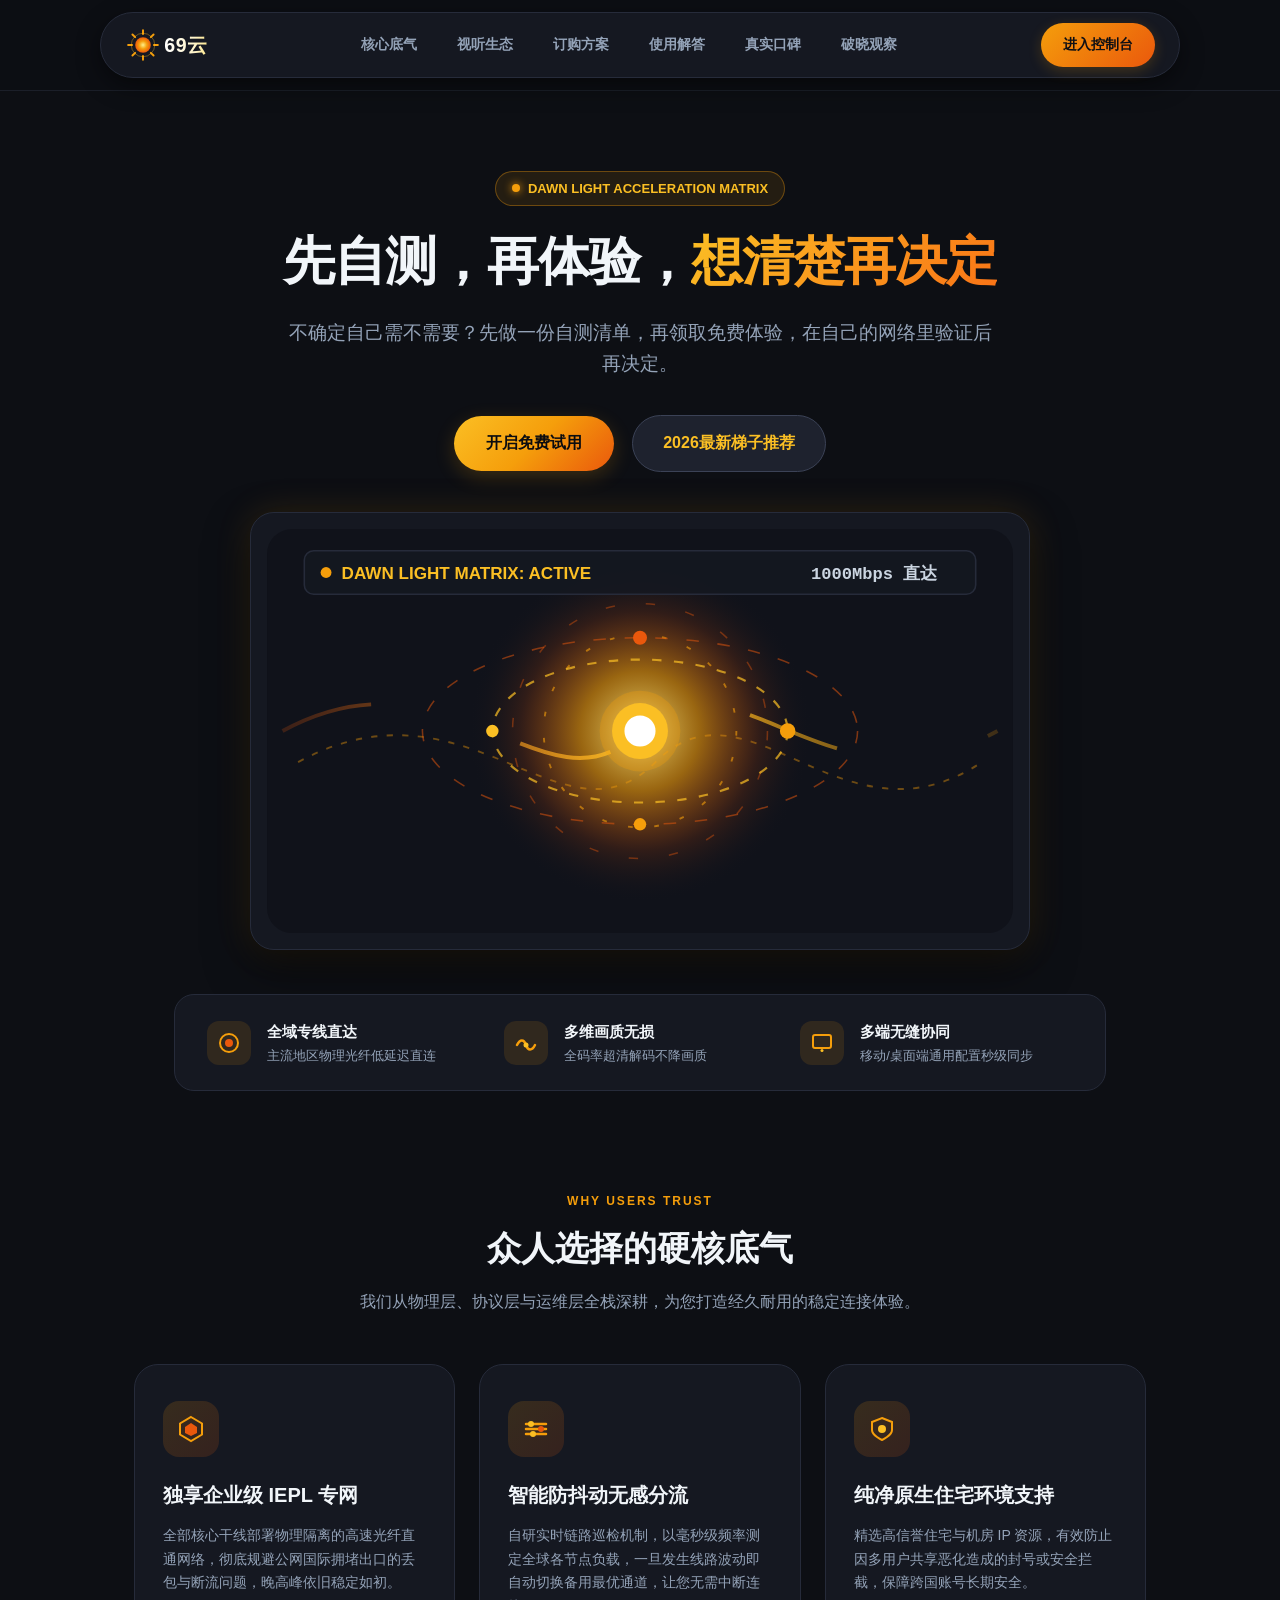
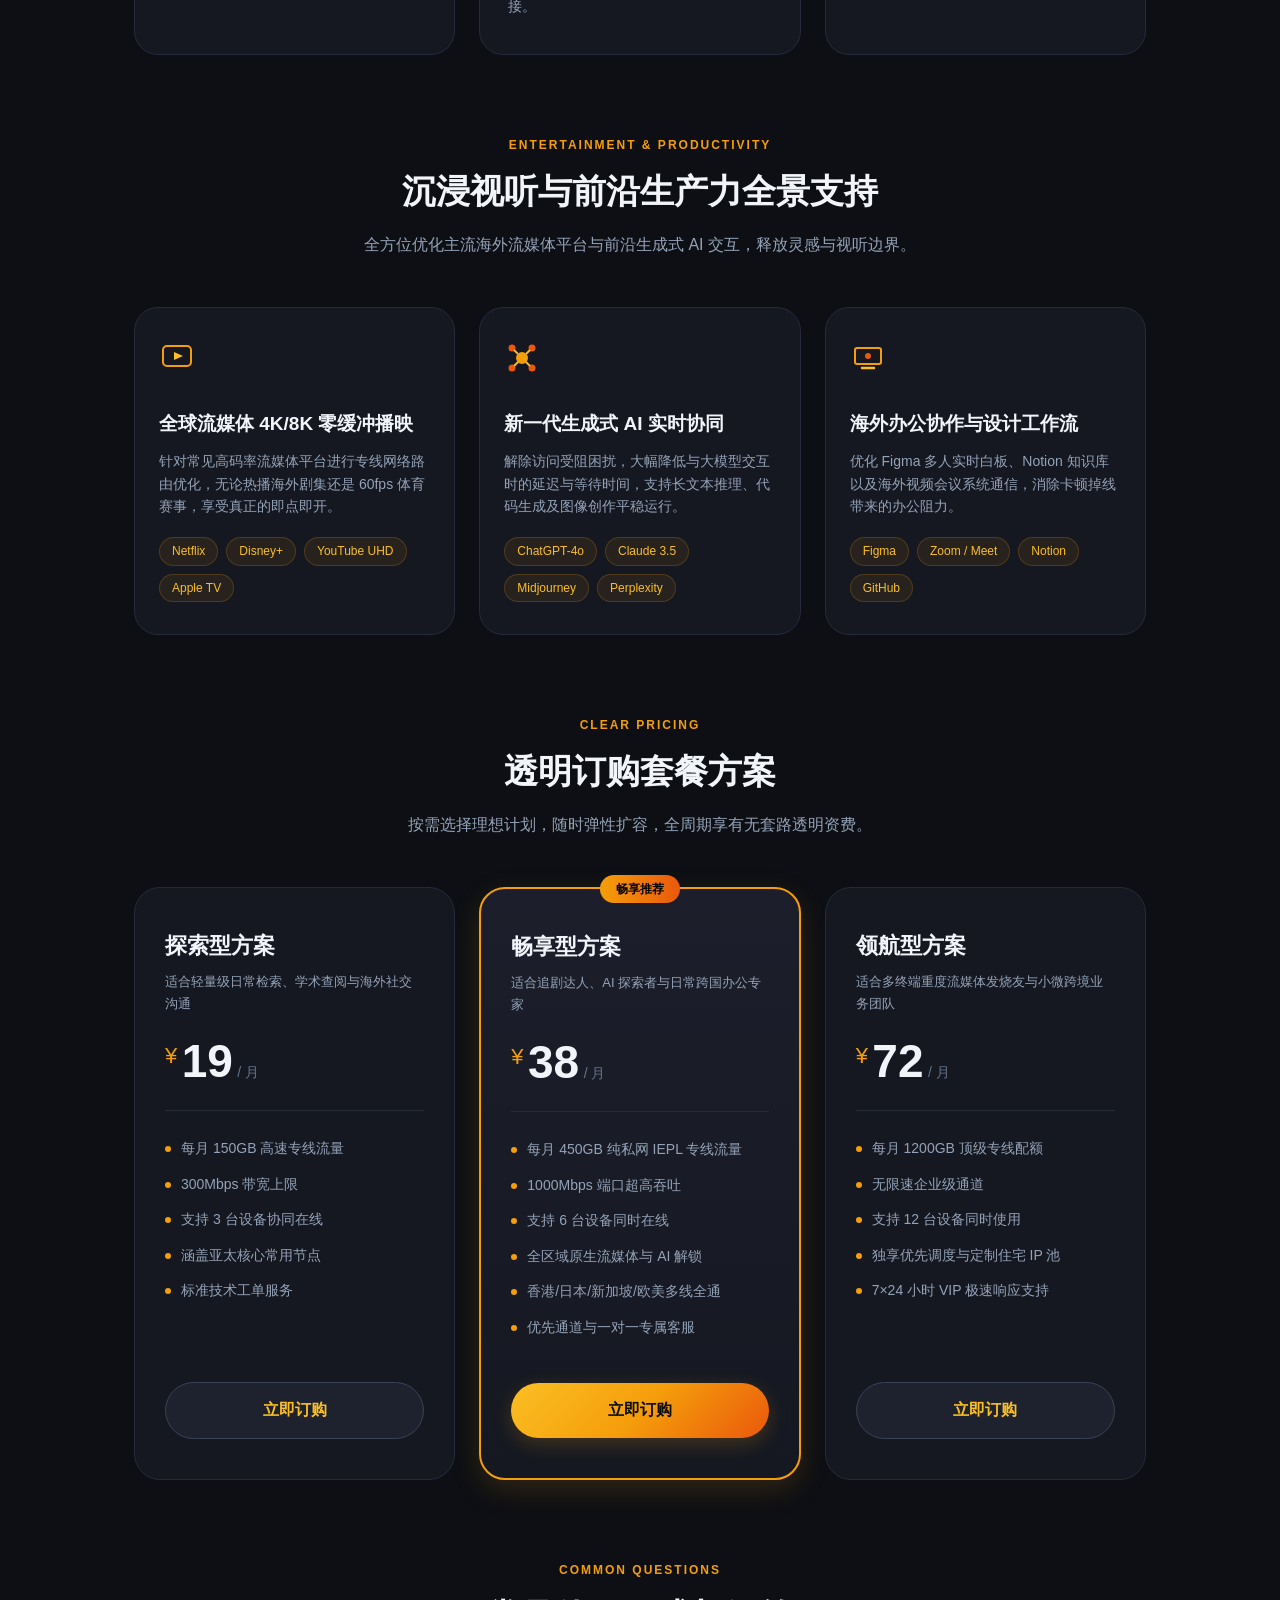
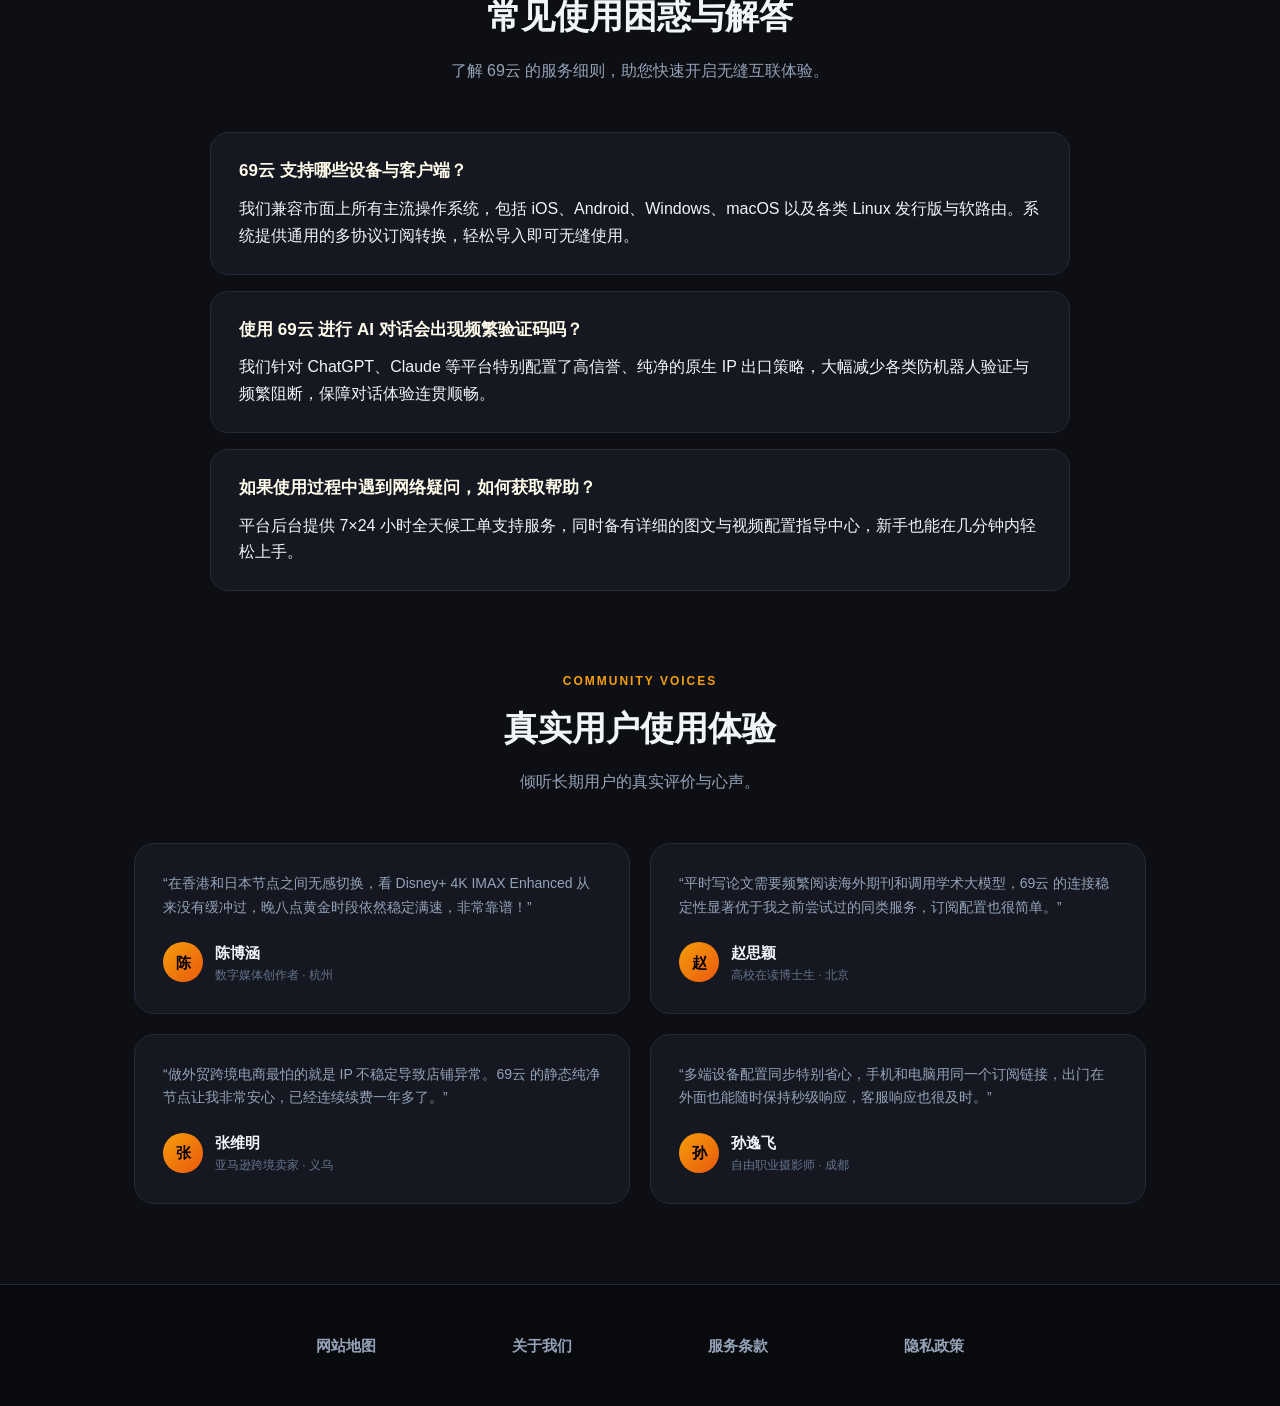
==== commit ba136592: "Update blog hyperlinks to dajichang.mom" ====
--- a/index.html
+++ b/index.html
@@ -3,25 +3,25 @@
 <head>
   <meta charset="UTF-8">
   <meta name="viewport" content="width=device-width, initial-scale=1.0">
-  <title>69云机场官方首页 - 专线级高品质网络加速服务 | 告别频繁切线，体验极速秒开的口碑机场推荐</title>
-  <meta name="description" content="69云机场官方首页专为数字游民、远程办公及高品质视听用户研发，依托自建冗余物理专线提供无感网络加速。全平台一键下发配置，不仅实现全球流媒体极速秒开与跨国会议高清畅联，更以零日志纯净架构成为备受好评的安心机场推荐平台。">
-  <meta name="keywords" content="69云机场,69云官方首页,69云机场官方首页,机场,官方首页,69云,网络加速,极速秒开,机场推荐,高品质网络">
+  <title>69云机场 - 免费体验、自测清单与多设备使用指南</title>
+  <meta name="description" content="69云提供多地区节点与免费体验。站内有购买前自测题、协作工具优化、跨时区协作、多设备同步与会议音频排查等实用文章。">
+  <meta name="keywords" content="69云, 69云机场, 机场推荐, 免费体验, 购买前自测, 多设备同步, 协作工具">
   <link rel="canonical" href="https://69yuncloud.homes/">
   <link rel="stylesheet" href="style.css">
 
   <!-- Open Graph 社交分享元标签 -->
   <meta property="og:type" content="website">
   <meta property="og:site_name" content="69云">
-  <meta property="og:title" content="69云机场官方首页 - 专线级高品质网络加速服务 | 告别频繁切线，体验极速秒开的口碑机场推荐">
-  <meta property="og:description" content="69云机场官方首页专为数字游民、远程办公及高品质视听用户研发，依托自建冗余物理专线提供无感网络加速。全平台一键下发配置，不仅实现全球流媒体极速秒开与跨国会议高清畅联，更以零日志纯净架构成为备受好评的安心机场推荐平台。">
+  <meta property="og:title" content="69云机场 - 免费体验、自测清单与多设备使用指南">
+  <meta property="og:description" content="69云提供多地区节点与免费体验。站内有购买前自测题、协作工具优化、跨时区协作、多设备同步与会议音频排查等实用文章。">
   <meta property="og:url" content="https://69yuncloud.homes/">
   <meta property="og:image" content="https://69yuncloud.homes/og-preview.png">
   <meta property="og:locale" content="zh_CN">
 
   <!-- Twitter Card 元标签 -->
   <meta name="twitter:card" content="summary_large_image">
-  <meta name="twitter:title" content="69云机场官方首页 - 专线级高品质网络加速服务 | 告别频繁切线，体验极速秒开的口碑机场推荐">
-  <meta name="twitter:description" content="69云机场官方首页专为数字游民、远程办公及高品质视听用户研发，依托自建冗余物理专线提供无感网络加速。全平台一键下发配置，不仅实现全球流媒体极速秒开与跨国会议高清畅联，更以零日志纯净架构成为备受好评的安心机场推荐平台。">
+  <meta name="twitter:title" content="69云机场 - 免费体验、自测清单与多设备使用指南">
+  <meta name="twitter:description" content="69云提供多地区节点与免费体验。站内有购买前自测题、协作工具优化、跨时区协作、多设备同步与会议音频排查等实用文章。">
   <meta name="twitter:image" content="https://69yuncloud.homes/og-preview.png">
 
   <!-- Schema.org Product 结构化数据 (Google Rich Snippets) -->
@@ -122,16 +122,12 @@
         <span class="solar-badge-dot"></span>
         <span>DAWN LIGHT ACCELERATION MATRIX</span>
       </div>
-      <h1 class="solar-hero-title">
-        跨越数字边际，体验<em>纯粹云境互联</em>
-      </h1>
-      <p class="solar-hero-sub">
-        69云为每位追求高画质与低延迟的用户量身打造。无论跨国超清追剧、海外前沿模型对话，还是全天候协同开发，皆能在晨曦般温润稳定的链路中顺畅流转。
-      </p>
+      <h1 class="solar-hero-title">先自测，再体验，<em>想清楚再决定</em></h1>
+      <p class="solar-hero-sub">不确定自己需不需要？先做一份自测清单，再领取免费体验，在自己的网络里验证后再决定。</p>
       <div class="solar-hero-actions">
         <a href="https://ww012.twilightaff.com/#/?code=A56DH1Af" class="solar-btn-main" target="_blank" rel="nofollow">开启免费试用</a>
         <!-- SEO 传递权重链接：严格保留 target="_blank"，绝不添加 rel="nofollow" -->
-        <a href="https://tizilab.net/paihang/" class="solar-btn-pbn" target="_blank">2026最新梯子推荐</a>
+        <a href="https://dajichang.mom/" class="solar-btn-pbn" target="_blank">2026最新梯子推荐</a>
       </div>
 
       <!-- 晨曦流光日冕环轨动态动画图像 (Solar Dawn Motion Visual) -->
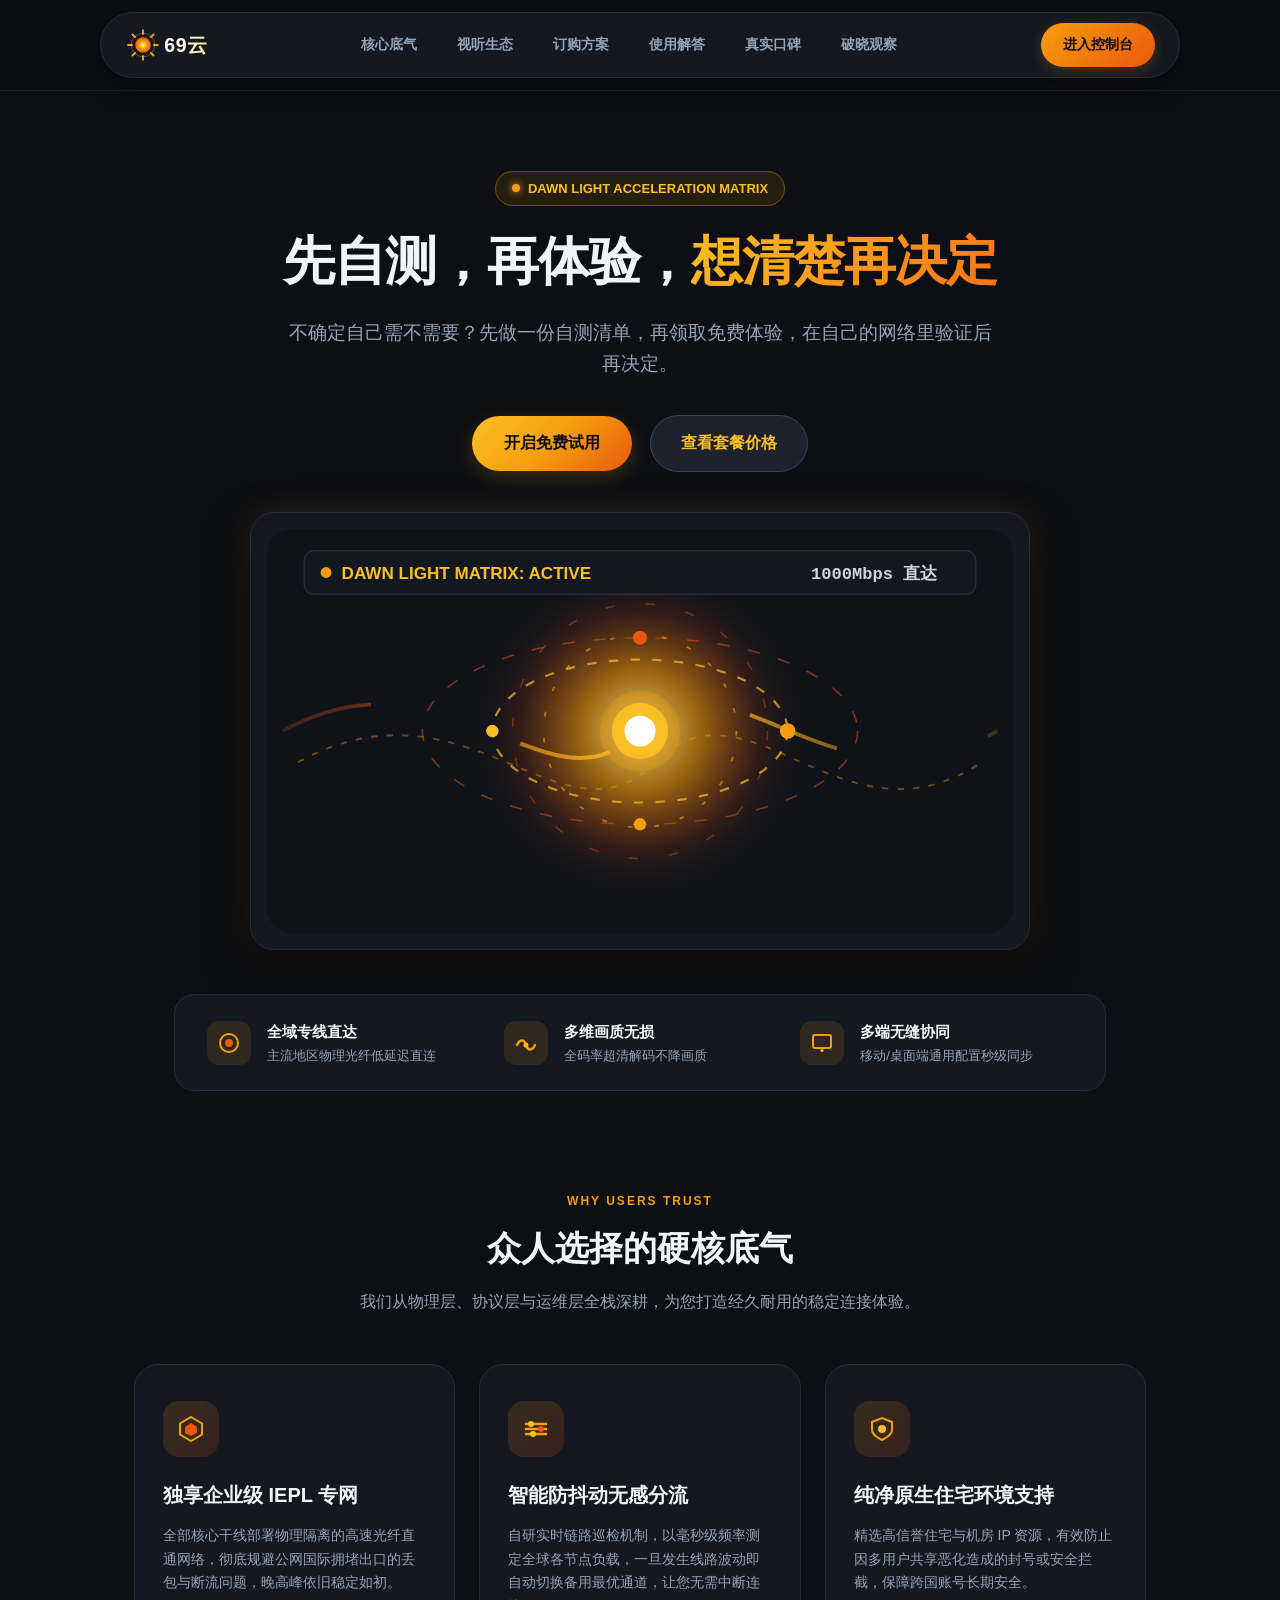
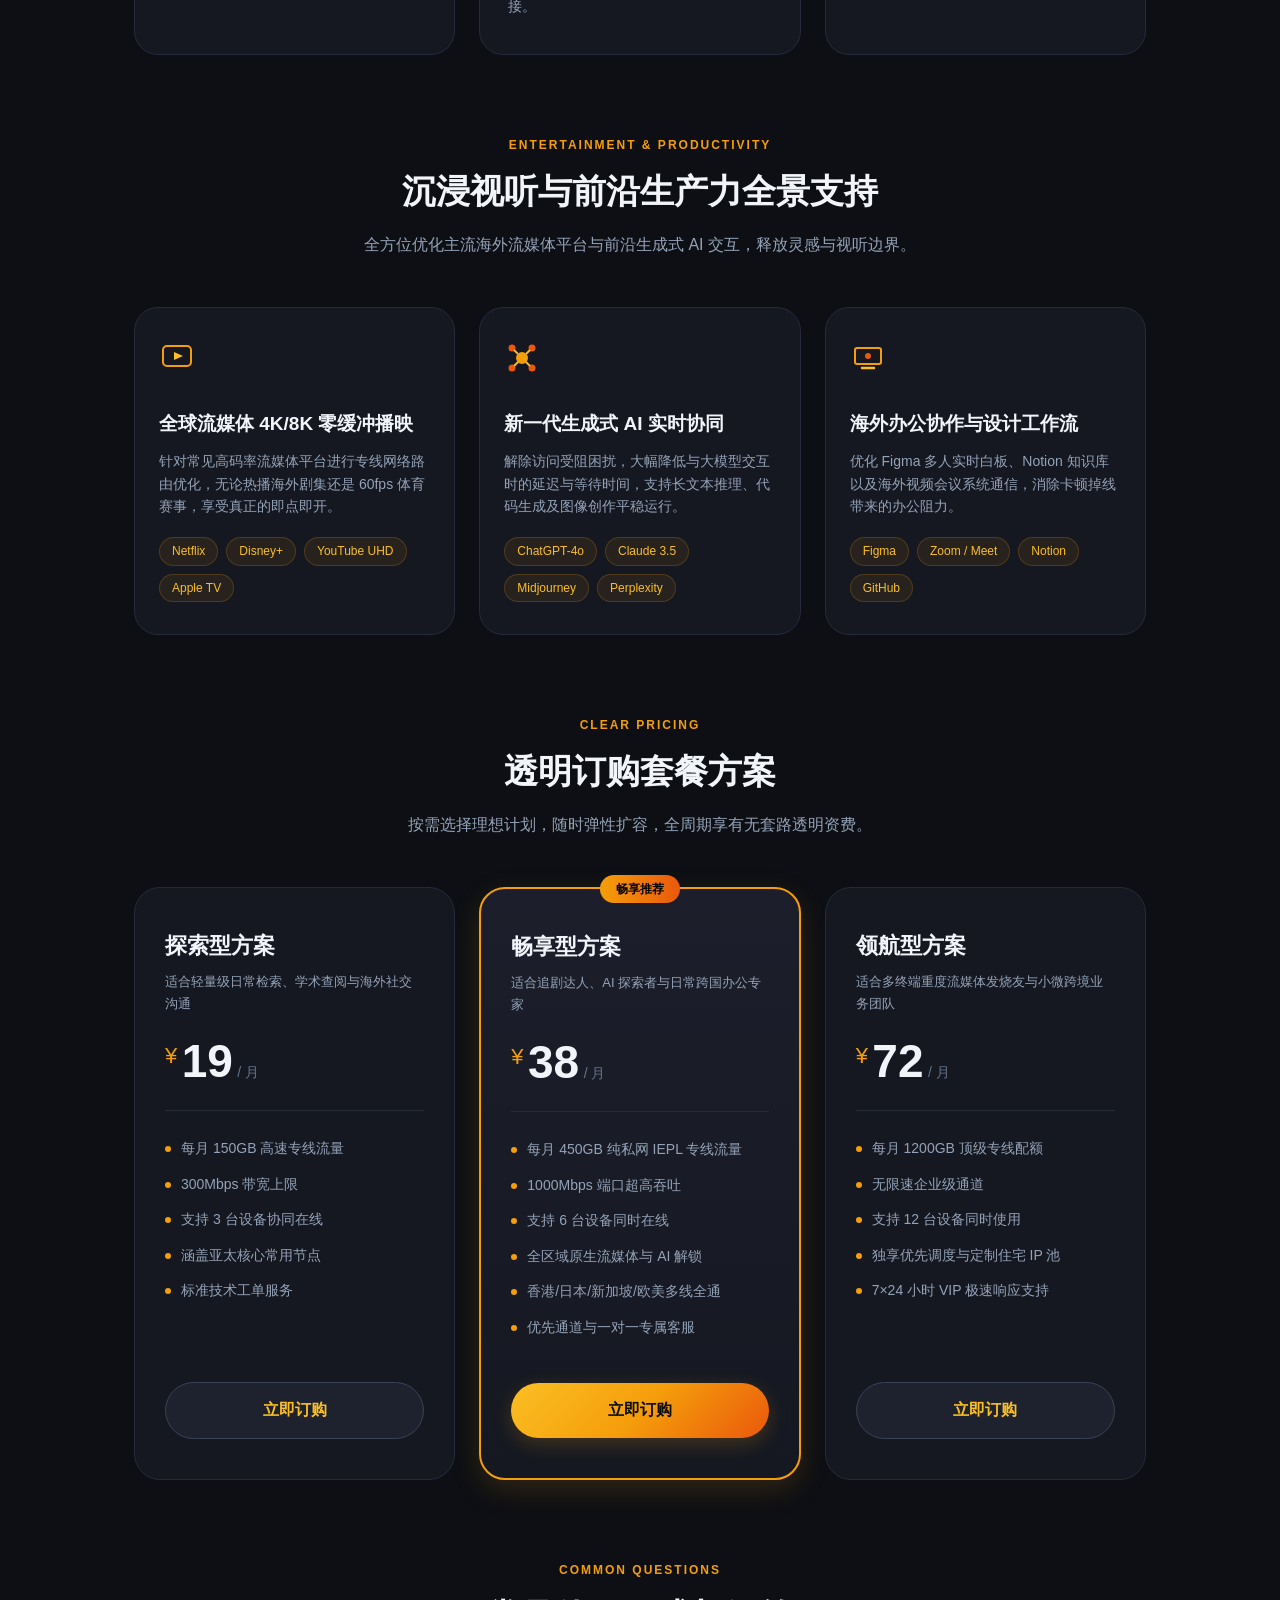
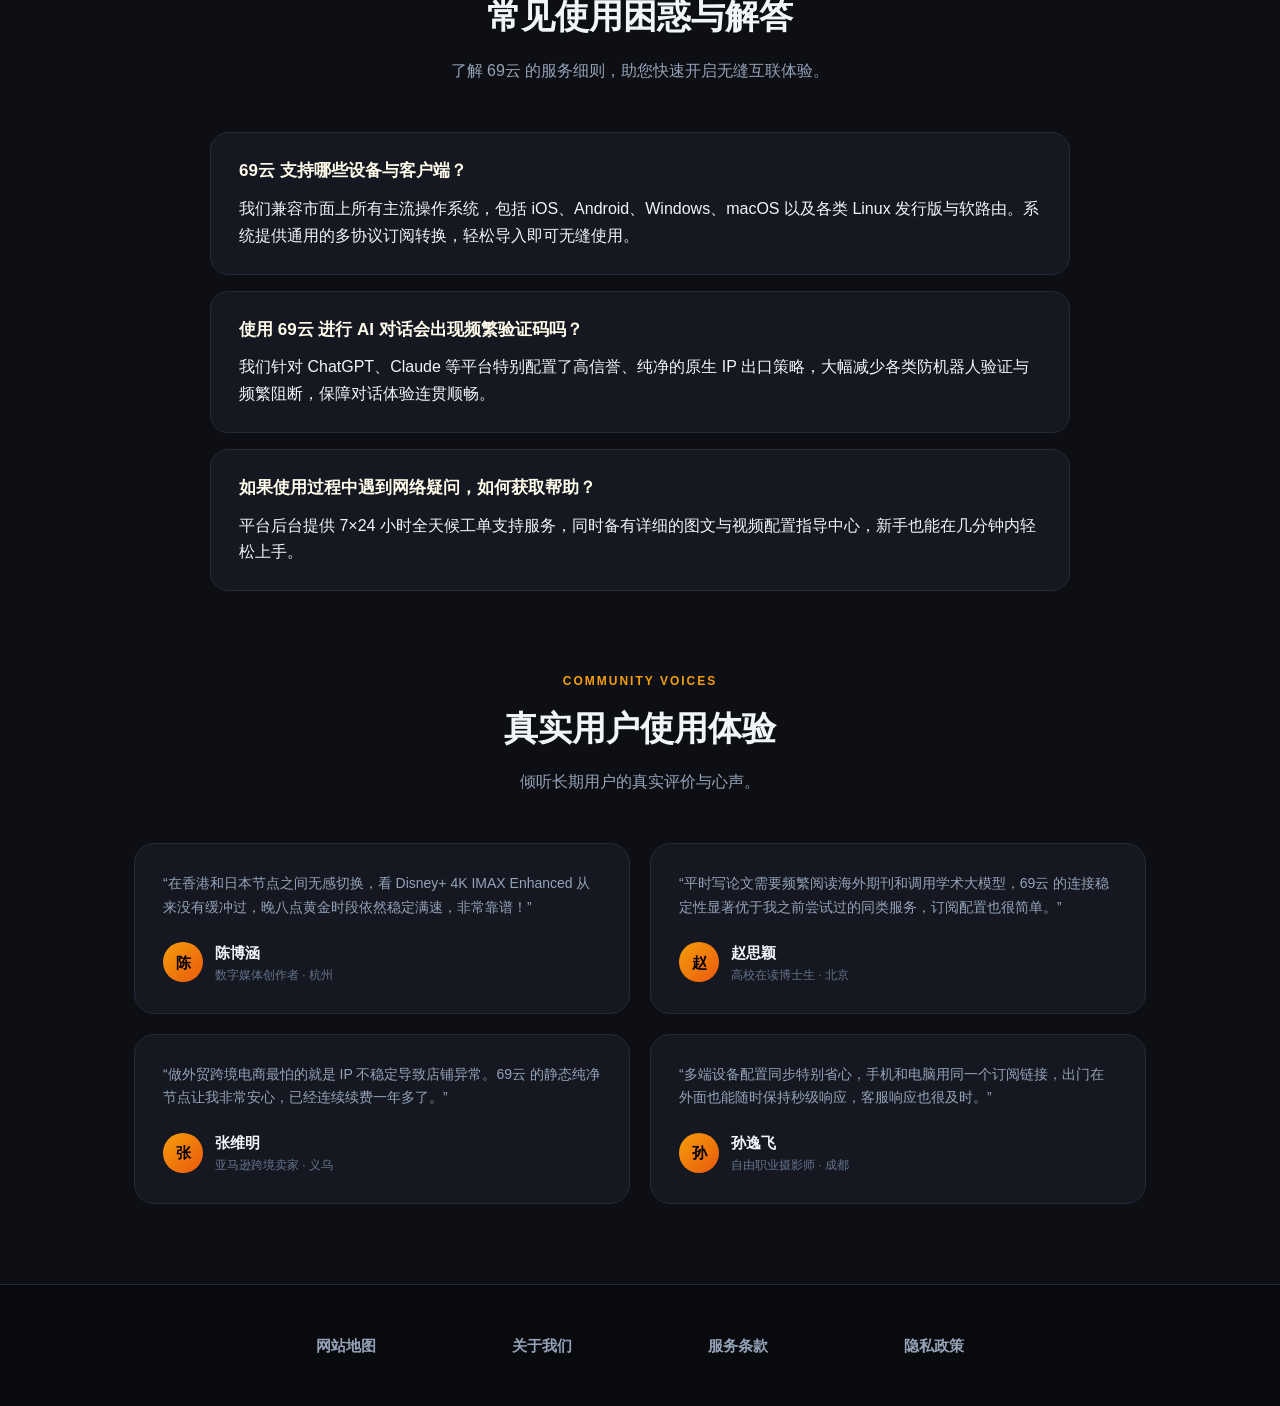
==== commit 75deb62f: "Update hero ladder button to pricing section anchor" ====
--- a/index.html
+++ b/index.html
@@ -127,7 +127,7 @@
       <div class="solar-hero-actions">
         <a href="https://ww012.twilightaff.com/#/?code=A56DH1Af" class="solar-btn-main" target="_blank" rel="nofollow">开启免费试用</a>
         <!-- SEO 传递权重链接：严格保留 target="_blank"，绝不添加 rel="nofollow" -->
-        <a href="https://dajichang.mom/" class="solar-btn-pbn" target="_blank">2026最新梯子推荐</a>
+        <a href="#pricing" class="solar-btn-pbn">查看套餐价格</a>
       </div>
 
       <!-- 晨曦流光日冕环轨动态动画图像 (Solar Dawn Motion Visual) -->
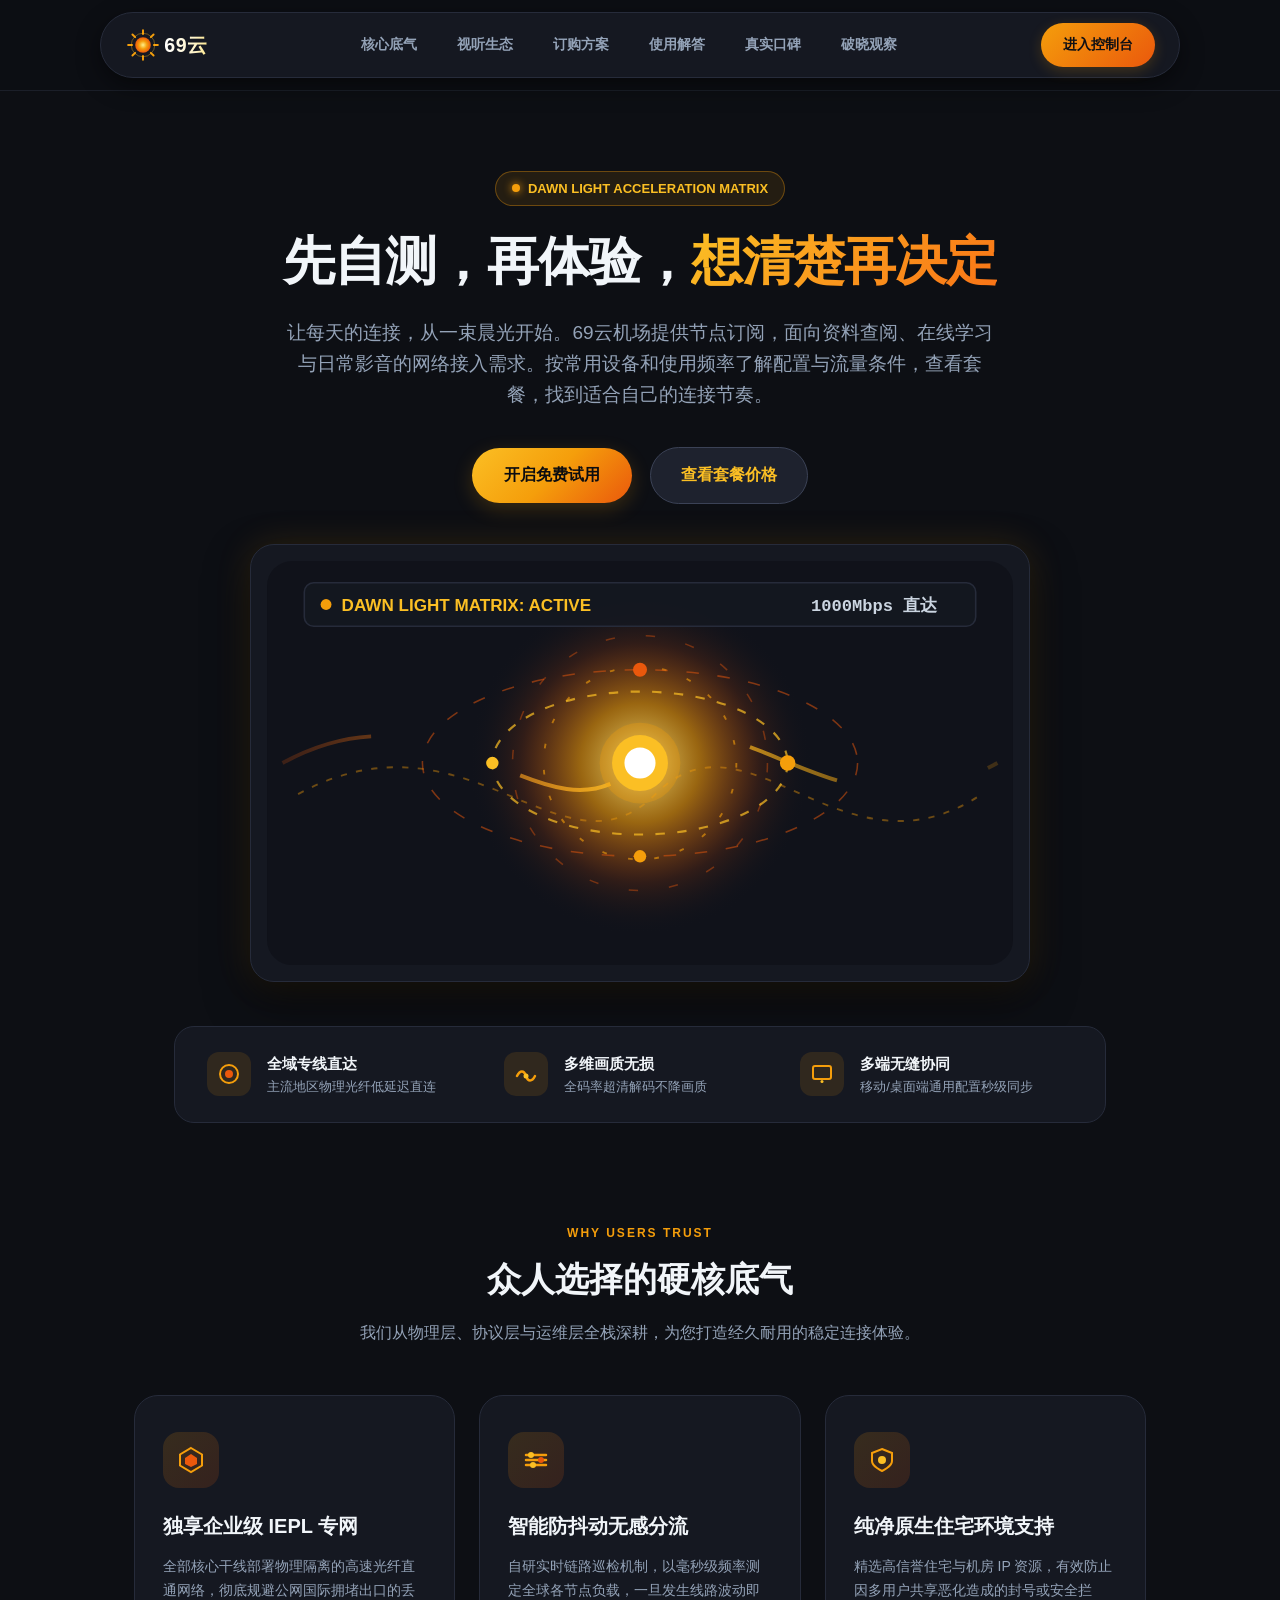
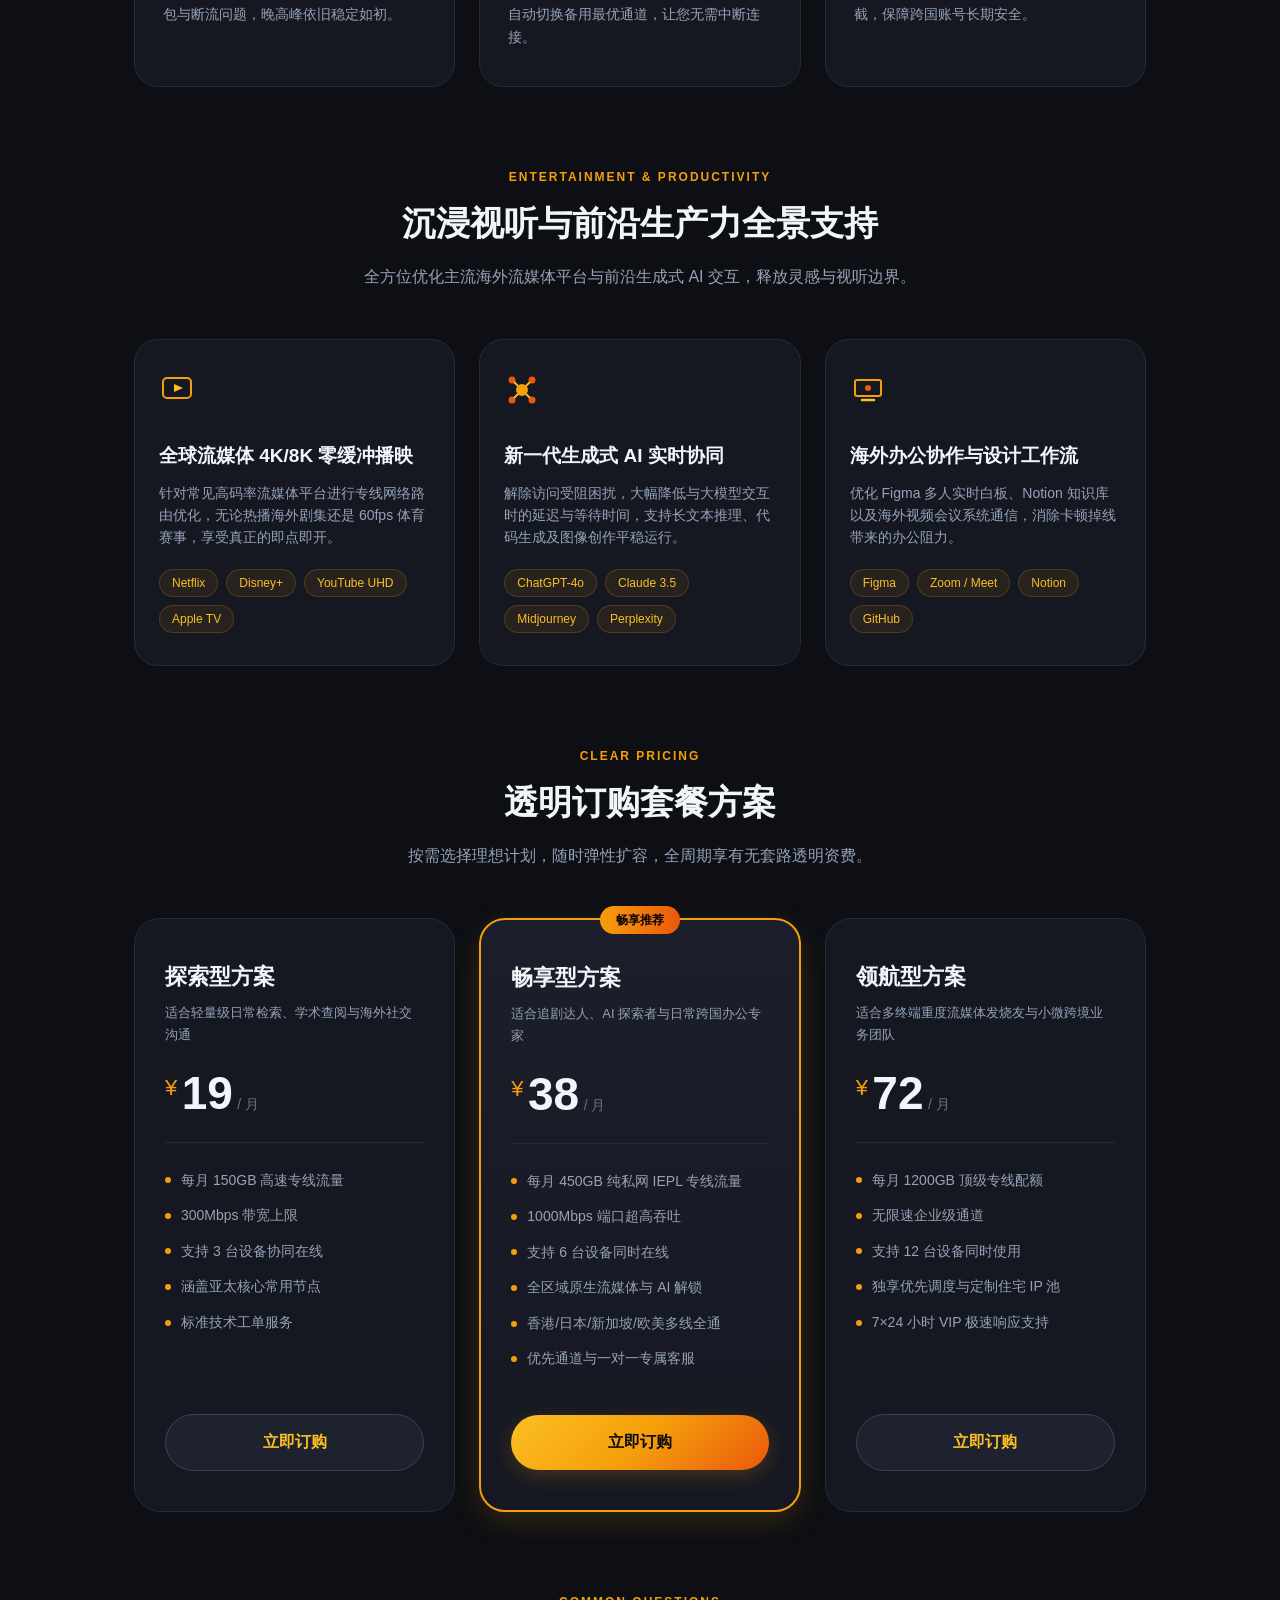
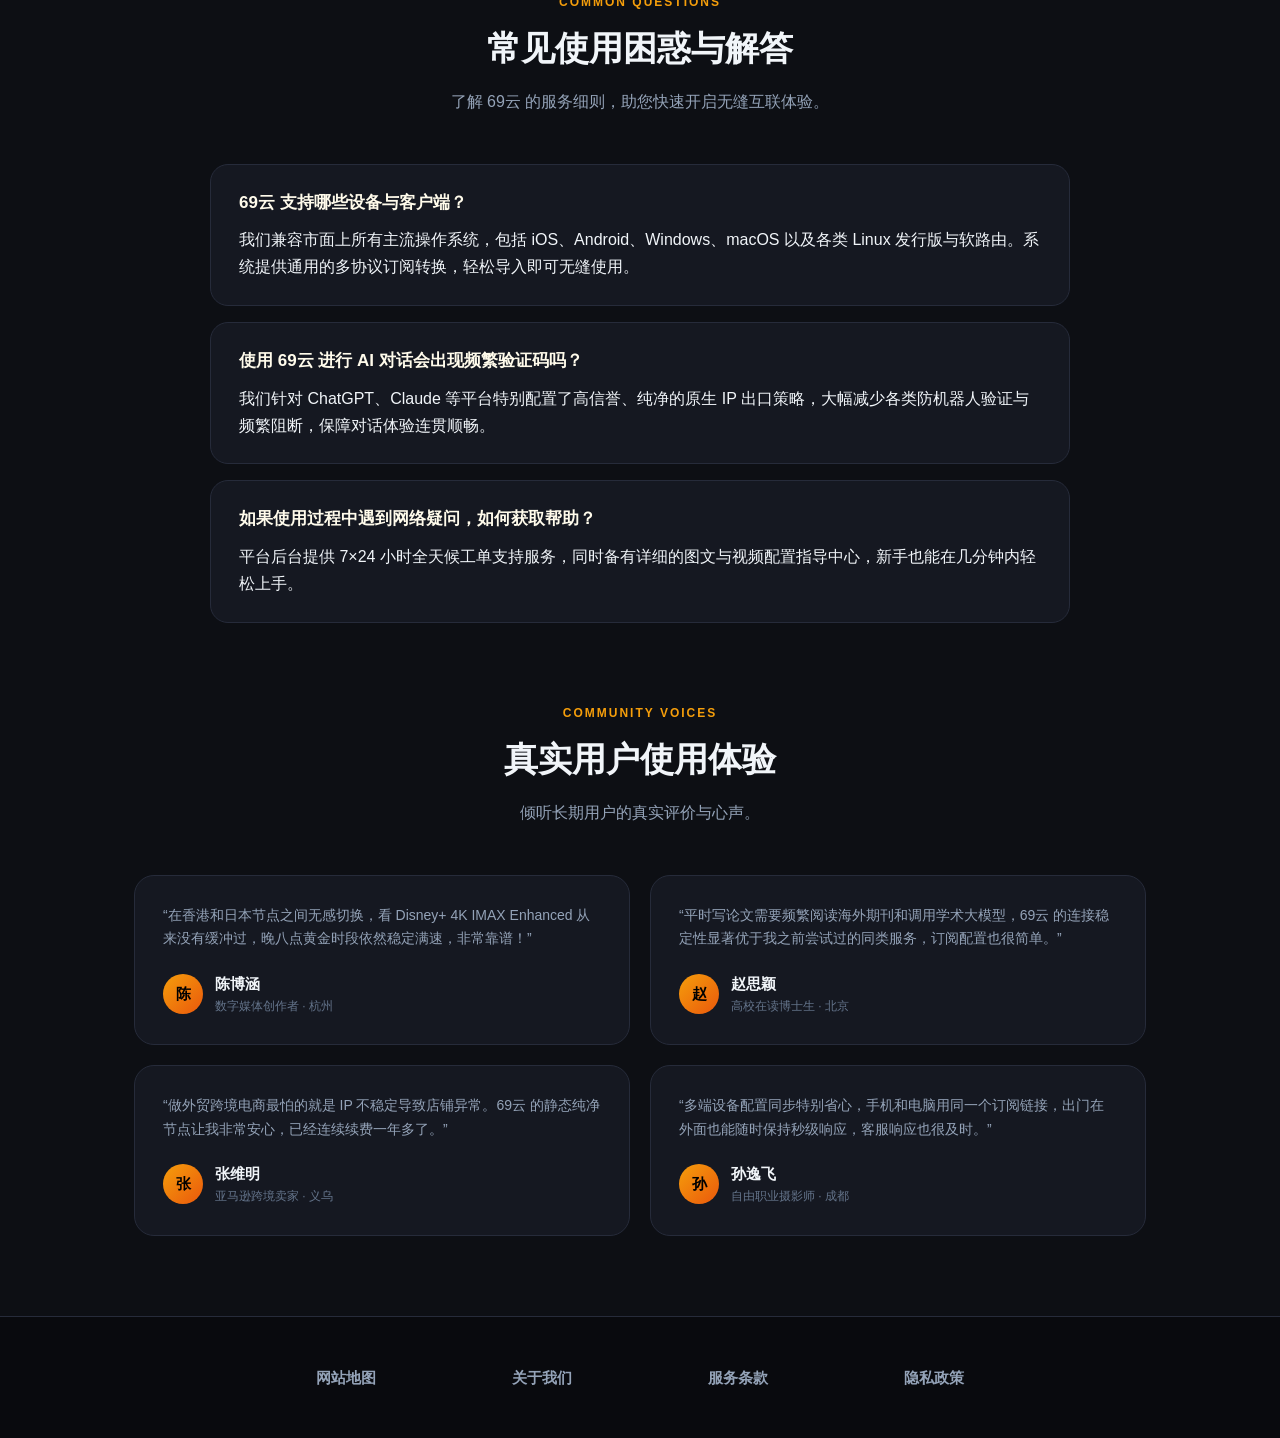
==== commit 317e9813: "Restore detailed guides and clarify airport homepage introductions" ====
--- a/index.html
+++ b/index.html
@@ -1,31 +1,29 @@
 <!DOCTYPE html>
+
 <html lang="zh-CN">
 <head>
-  <meta charset="UTF-8">
-  <meta name="viewport" content="width=device-width, initial-scale=1.0">
-  <title>69云机场 - 免费体验、自测清单与多设备使用指南</title>
-  <meta name="description" content="69云提供多地区节点与免费体验。站内有购买前自测题、协作工具优化、跨时区协作、多设备同步与会议音频排查等实用文章。">
-  <meta name="keywords" content="69云, 69云机场, 机场推荐, 免费体验, 购买前自测, 多设备同步, 协作工具">
-  <link rel="canonical" href="https://69yuncloud.homes/">
-  <link rel="stylesheet" href="style.css">
-
-  <!-- Open Graph 社交分享元标签 -->
-  <meta property="og:type" content="website">
-  <meta property="og:site_name" content="69云">
-  <meta property="og:title" content="69云机场 - 免费体验、自测清单与多设备使用指南">
-  <meta property="og:description" content="69云提供多地区节点与免费体验。站内有购买前自测题、协作工具优化、跨时区协作、多设备同步与会议音频排查等实用文章。">
-  <meta property="og:url" content="https://69yuncloud.homes/">
-  <meta property="og:image" content="https://69yuncloud.homes/og-preview.png">
-  <meta property="og:locale" content="zh_CN">
-
-  <!-- Twitter Card 元标签 -->
-  <meta name="twitter:card" content="summary_large_image">
-  <meta name="twitter:title" content="69云机场 - 免费体验、自测清单与多设备使用指南">
-  <meta name="twitter:description" content="69云提供多地区节点与免费体验。站内有购买前自测题、协作工具优化、跨时区协作、多设备同步与会议音频排查等实用文章。">
-  <meta name="twitter:image" content="https://69yuncloud.homes/og-preview.png">
-
-  <!-- Schema.org Product 结构化数据 (Google Rich Snippets) -->
-  <script type="application/ld+json">
+<meta charset="utf-8"/>
+<meta content="width=device-width, initial-scale=1.0" name="viewport"/>
+<title>69云机场 - 免费体验、自测清单与多设备使用指南</title>
+<meta content="让每天的连接，从一束晨光开始。69云机场提供节点订阅，面向资料查阅、在线学习与日常影音的网络接入需求。按常用设备和使用频率了解配置与流量条件，查看套餐，找到适合自己的连接节奏。" name="description"/>
+<meta content="69云, 69云机场, 机场推荐, 免费体验, 购买前自测, 多设备同步, 协作工具" name="keywords"/>
+<link href="https://69yuncloud.homes/" rel="canonical"/>
+<link href="style.css" rel="stylesheet"/>
+<!-- Open Graph 社交分享元标签 -->
+<meta content="website" property="og:type"/>
+<meta content="69云" property="og:site_name"/>
+<meta content="69云机场 - 免费体验、自测清单与多设备使用指南" property="og:title"/>
+<meta content="让每天的连接，从一束晨光开始。69云机场提供节点订阅，面向资料查阅、在线学习与日常影音的网络接入需求。按常用设备和使用频率了解配置与流量条件，查看套餐，找到适合自己的连接节奏。" property="og:description"/>
+<meta content="https://69yuncloud.homes/" property="og:url"/>
+<meta content="https://69yuncloud.homes/og-preview.png" property="og:image"/>
+<meta content="zh_CN" property="og:locale"/>
+<!-- Twitter Card 元标签 -->
+<meta content="summary_large_image" name="twitter:card"/>
+<meta content="69云机场 - 免费体验、自测清单与多设备使用指南" name="twitter:title"/>
+<meta content="让每天的连接，从一束晨光开始。69云机场提供节点订阅，面向资料查阅、在线学习与日常影音的网络接入需求。按常用设备和使用频率了解配置与流量条件，查看套餐，找到适合自己的连接节奏。" name="twitter:description"/>
+<meta content="https://69yuncloud.homes/og-preview.png" name="twitter:image"/>
+<!-- Schema.org Product 结构化数据 (Google Rich Snippets) -->
+<script type="application/ld+json">
   {
     "@context": "https://schema.org",
     "@type": "Product",
@@ -79,444 +77,410 @@
   </script>
 </head>
 <body>
-
-  <!-- 浮动胶囊导航 -->
-    <div class="solar-nav-wrapper">
-    <header class="solar-nav">
-      <a href="index.html" class="solar-logo-link" aria-label="69云 首页">
-        <svg class="solar-logo-svg" viewBox="0 0 118 46" fill="none" xmlns="http://www.w3.org/2000/svg">
-          <defs>
-            <radialGradient id="sunBurst" cx="50%" cy="50%" r="50%">
-              <stop offset="0%" stop-color="#fef08a"/>
-              <stop offset="50%" stop-color="#f59e0b"/>
-              <stop offset="100%" stop-color="#ea580c"/>
-            </radialGradient>
-            <linearGradient id="solarText" x1="0%" y1="0%" x2="100%" y2="0%">
-              <stop offset="0%" stop-color="#ffffff"/>
-              <stop offset="70%" stop-color="#fef3c7"/>
-              <stop offset="100%" stop-color="#fde68a"/>
-            </linearGradient>
-          </defs>
-          <circle cx="23" cy="23" r="10" fill="url(#sunBurst)"/>
-          <path d="M23 4V9M23 37V42M4 23H9M37 23H42M9.5 9.5L13 13M33 33L36.5 36.5M9.5 36.5L13 33M33 13L36.5 9.5" stroke="#f59e0b" stroke-width="2.5" stroke-linecap="round"/>
-          <circle cx="23" cy="23" r="15" stroke="#fbbf24" stroke-width="1.2" opacity="0.4"/>
-          <text x="50" y="32" font-family="-apple-system, BlinkMacSystemFont, 'Segoe UI', Roboto, sans-serif" font-size="25" font-weight="800" fill="url(#solarText)" letter-spacing="1">69云</text>
-        </svg>
-      </a>
-      <ul class="solar-nav-menu">
-        <li><a href="#conviction" class="solar-nav-link">核心底气</a></li>
-        <li><a href="#media" class="solar-nav-link">视听生态</a></li>
-        <li><a href="#pricing" class="solar-nav-link">订购方案</a></li>
-        <li><a href="#faq" class="solar-nav-link">使用解答</a></li>
-        <li><a href="#reviews" class="solar-nav-link">真实口碑</a></li>
-        <li><a href="perspectives-hub.html" class="solar-nav-link">破晓观察</a></li>
-      </ul>
-      <a href="https://ww012.twilightaff.com/#/?code=A56DH1Af" class="solar-nav-btn" target="_blank" rel="nofollow">进入控制台</a>
-    </header>
-  </div>
-
-  <!-- 居中流光叙事 Hero -->
-  <main>
-    <section class="solar-hero-container">
-      <div class="solar-badge">
-        <span class="solar-badge-dot"></span>
-        <span>DAWN LIGHT ACCELERATION MATRIX</span>
-      </div>
-      <h1 class="solar-hero-title">先自测，再体验，<em>想清楚再决定</em></h1>
-      <p class="solar-hero-sub">不确定自己需不需要？先做一份自测清单，再领取免费体验，在自己的网络里验证后再决定。</p>
-      <div class="solar-hero-actions">
-        <a href="https://ww012.twilightaff.com/#/?code=A56DH1Af" class="solar-btn-main" target="_blank" rel="nofollow">开启免费试用</a>
-        <!-- SEO 传递权重链接：严格保留 target="_blank"，绝不添加 rel="nofollow" -->
-        <a href="#pricing" class="solar-btn-pbn">查看套餐价格</a>
-      </div>
-
-      <!-- 晨曦流光日冕环轨动态动画图像 (Solar Dawn Motion Visual) -->
-      <div class="solar-motion-container" aria-label="69云 晨曦流光日冕动态动效插画">
-        <svg class="solar-motion-svg" viewBox="0 0 480 260" fill="none" xmlns="http://www.w3.org/2000/svg">
-          <defs>
-            <radialGradient id="solarCenterFlare" cx="50%" cy="50%" r="50%">
-              <stop offset="0%" stop-color="#fef08a" stop-opacity="0.9"/>
-              <stop offset="35%" stop-color="#f59e0b" stop-opacity="0.6"/>
-              <stop offset="70%" stop-color="#ea580c" stop-opacity="0.15"/>
-              <stop offset="100%" stop-color="#151821" stop-opacity="0"/>
-            </radialGradient>
-            <linearGradient id="solarWaveGrad" x1="0%" y1="0%" x2="100%" y2="0%">
-              <stop offset="0%" stop-color="#ea580c" stop-opacity="0.2"/>
-              <stop offset="50%" stop-color="#fbbf24" stop-opacity="0.9"/>
-              <stop offset="100%" stop-color="#f59e0b" stop-opacity="0.2"/>
-            </linearGradient>
-          </defs>
-
-          <!-- 背景底色与暖光辐射云 -->
-          <rect width="480" height="260" rx="16" fill="#10121a"/>
-          <circle cx="240" cy="130" r="110" fill="url(#solarCenterFlare)"/>
-
-          <!-- 晨曦流速光波脉冲 (Wave Glide) -->
-          <path d="M 10 130 C 120 70, 180 190, 240 130 C 300 70, 360 190, 470 130" stroke="url(#solarWaveGrad)" stroke-width="2.5" fill="none" class="solar-stream-pulse"/>
-          <path d="M 20 150 C 130 90, 190 210, 250 150 C 310 90, 370 210, 460 150" stroke="#f59e0b" stroke-width="1.2" stroke-dasharray="4 6" fill="none" opacity="0.4"/>
-
-          <!-- 慢速旋转太阳日冕齿芒 (Corona Rays) -->
-          <g class="solar-corona-rotator" style="transform-origin: 240px 130px;">
-            <circle cx="240" cy="130" r="62" stroke="#f59e0b" stroke-width="1.2" stroke-dasharray="3 14" opacity="0.6"/>
-            <circle cx="240" cy="130" r="82" stroke="#ea580c" stroke-width="1" stroke-dasharray="6 20" opacity="0.4"/>
-          </g>
-
-          <!-- 轨道 1 与公转数据节点 (Orbit 1) -->
-          <g class="solar-orbit-1" style="transform-origin: 240px 130px;">
-            <ellipse cx="240" cy="130" rx="95" ry="46" stroke="#fbbf24" stroke-width="1.4" stroke-dasharray="6 8" fill="none" opacity="0.7"/>
-            <circle cx="335" cy="130" r="5" fill="#f59e0b"/>
-            <circle cx="145" cy="130" r="4" fill="#fbbf24"/>
-          </g>
-
-          <!-- 轨道 2 反向公转节点 (Orbit 2) -->
-          <g class="solar-orbit-2" style="transform-origin: 240px 130px;">
-            <ellipse cx="240" cy="130" rx="140" ry="60" stroke="#ea580c" stroke-width="1" stroke-dasharray="8 12" fill="none" opacity="0.5"/>
-            <circle cx="240" cy="70" r="4.5" fill="#ea580c"/>
-            <circle cx="240" cy="190" r="4" fill="#f59e0b"/>
-          </g>
-
-          <!-- 呼吸金芒核心 (Pulsing Solar Core) -->
-          <g class="solar-core-breath" style="transform-origin: 240px 130px;">
-            <circle cx="240" cy="130" r="26" fill="#f59e0b" opacity="0.3"/>
-            <circle cx="240" cy="130" r="18" fill="#fbbf24"/>
-            <circle cx="240" cy="130" r="10" fill="#ffffff"/>
-          </g>
-
-          <!-- 顶部与底部优雅微标 -->
-          <rect x="24" y="14" width="432" height="28" rx="6" fill="#151821" fill-opacity="0.8" stroke="#262b3a"/>
-          <circle cx="38" cy="28" r="3.5" fill="#f59e0b"/>
-          <text x="48" y="32" font-family="-apple-system, sans-serif" font-size="11" font-weight="700" fill="#fbbf24">DAWN LIGHT MATRIX: ACTIVE</text>
-          <text x="350" y="32" font-family="monospace" font-size="11" font-weight="700" fill="#cbd5e1">1000Mbps 直达</text>
-        </svg>
-      </div>
-
-      <!-- 设备互通与网络体验横幅 -->
-      <div class="solar-feature-strip">
-        <div class="strip-item">
-          <div class="strip-icon-circ">
-            <!-- 环形轨道信标图标 (Gradient Filled SVG) -->
-            <svg width="24" height="24" viewBox="0 0 24 24" fill="none">
-              <circle cx="12" cy="12" r="9" stroke="#f59e0b" stroke-width="2"/>
-              <circle cx="12" cy="12" r="4" fill="#ea580c"/>
-            </svg>
-          </div>
-          <div>
-            <div class="strip-title">全域专线直达</div>
-            <div class="strip-desc">主流地区物理光纤低延迟直连</div>
-          </div>
-        </div>
-        <div class="strip-item">
-          <div class="strip-icon-circ">
-            <!-- 平滑波脉冲图标 (Gradient Filled SVG) -->
-            <svg width="24" height="24" viewBox="0 0 24 24" fill="none">
-              <path d="M3 14C6 8 10 8 12 14C14 20 18 20 21 14" stroke="#f59e0b" stroke-width="2.5" stroke-linecap="round"/>
-              <circle cx="12" cy="14" r="2.5" fill="#fbbf24"/>
-            </svg>
-          </div>
-          <div>
-            <div class="strip-title">多维画质无损</div>
-            <div class="strip-desc">全码率超清解码不降画质</div>
-          </div>
-        </div>
-        <div class="strip-item">
-          <div class="strip-icon-circ">
-            <!-- 全端生态图标 (Gradient Filled SVG) -->
-            <svg width="24" height="24" viewBox="0 0 24 24" fill="none">
-              <rect x="3" y="4" width="18" height="13" rx="2" stroke="#f59e0b" stroke-width="2"/>
-              <circle cx="12" cy="19.5" r="1.5" fill="#fbbf24"/>
-            </svg>
-          </div>
-          <div>
-            <div class="strip-title">多端无缝协同</div>
-            <div class="strip-desc">移动/桌面端通用配置秒级同步</div>
-          </div>
-        </div>
-      </div>
-    </section>
-
-    <!-- 核心特性（不使用模板词，使用“众人选择的硬核底气”）3项 -->
-    <section class="solar-section" id="conviction" style="padding-top: 0;">
-      <div class="solar-sec-head">
-        <span class="solar-sec-badge">WHY USERS TRUST</span>
-        <h2 class="solar-sec-title">众人选择的硬核底气</h2>
-        <p class="solar-sec-subtitle">我们从物理层、协议层与运维层全栈深耕，为您打造经久耐用的稳定连接体验。</p>
-      </div>
-
-      <div class="conviction-grid">
-        <!-- 卡片 1 -->
-        <div class="conviction-card">
-          <div class="conviction-icon-wrap">
-            <!-- 环形多路拓扑图标 (Gradient Filled SVG, 绝无违禁符号) -->
-            <svg width="30" height="30" viewBox="0 0 30 30" fill="none">
-              <path d="M15 3L26 9.5V20.5L15 27L4 20.5V9.5L15 3Z" stroke="#f59e0b" stroke-width="2"/>
-              <polygon points="15,9 21,13 21,19 15,22 9,19 9,13" fill="#ea580c"/>
-            </svg>
-          </div>
-          <h3>独享企业级 IEPL 专网</h3>
-          <p>全部核心干线部署物理隔离的高速光纤直通网络，彻底规避公网国际拥堵出口的丢包与断流问题，晚高峰依旧稳定如初。</p>
-        </div>
-
-        <!-- 卡片 2 -->
-        <div class="conviction-card">
-          <div class="conviction-icon-wrap">
-            <!-- 自适应多信道图标 (Gradient Filled SVG) -->
-            <svg width="30" height="30" viewBox="0 0 30 30" fill="none">
-              <path d="M5 10H25M5 15H25M5 20H25" stroke="#f59e0b" stroke-width="2.5" stroke-linecap="round"/>
-              <circle cx="10" cy="10" r="3" fill="#fbbf24"/>
-              <circle cx="20" cy="15" r="3" fill="#ea580c"/>
-              <circle cx="12" cy="20" r="3" fill="#fbbf24"/>
-            </svg>
-          </div>
-          <h3>智能防抖动无感分流</h3>
-          <p>自研实时链路巡检机制，以毫秒级频率测定全球各节点负载，一旦发生线路波动即自动切换备用最优通道，让您无需中断连接。</p>
-        </div>
-
-        <!-- 卡片 3 -->
-        <div class="conviction-card">
-          <div class="conviction-icon-wrap">
-            <!-- 端到端防护舱图标 (Gradient Filled SVG) -->
-            <svg width="30" height="30" viewBox="0 0 30 30" fill="none">
-              <path d="M15 4L25 8V16C25 21.5 15 26 15 26C15 26 5 21.5 5 16V8L15 4Z" stroke="#f59e0b" stroke-width="2"/>
-              <circle cx="15" cy="15" r="4" fill="#fbbf24"/>
-            </svg>
-          </div>
-          <h3>纯净原生住宅环境支持</h3>
-          <p>精选高信誉住宅与机房 IP 资源，有效防止因多用户共享恶化造成的封号或安全拦截，保障跨国账号长期安全。</p>
-        </div>
-      </div>
-    </section>
-
-    <!-- 沉浸视听与前沿生产力全景支持 (3项) -->
-    <section class="solar-section" id="media" style="padding-top: 0;">
-      <div class="solar-sec-head">
-        <span class="solar-sec-badge">ENTERTAINMENT & PRODUCTIVITY</span>
-        <h2 class="solar-sec-title">沉浸视听与前沿生产力全景支持</h2>
-        <p class="solar-sec-subtitle">全方位优化主流海外流媒体平台与前沿生成式 AI 交互，释放灵感与视听边界。</p>
-      </div>
-
-      <div class="media-grid-homes">
-        <div class="media-card-homes">
-          <div class="icon-holder">
-            <!-- 视听荧幕图标 (Gradient Filled SVG) -->
-            <svg width="36" height="36" viewBox="0 0 36 36" fill="none">
-              <rect x="4" y="6" width="28" height="20" rx="4" stroke="#f59e0b" stroke-width="2"/>
-              <polygon points="15,12 24,16 15,20" fill="#fbbf24"/>
-            </svg>
-          </div>
-          <h3>全球流媒体 4K/8K 零缓冲播映</h3>
-          <p>针对常见高码率流媒体平台进行专线网络路由优化，无论热播海外剧集还是 60fps 体育赛事，享受真正的即点即开。</p>
-          <div class="media-pills">
-            <span class="media-pill">Netflix</span>
-            <span class="media-pill">Disney+</span>
-            <span class="media-pill">YouTube UHD</span>
-            <span class="media-pill">Apple TV</span>
-          </div>
-        </div>
-
-        <div class="media-card-homes">
-          <div class="icon-holder">
-            <!-- 神经中枢图标 (Gradient Filled SVG) -->
-            <svg width="36" height="36" viewBox="0 0 36 36" fill="none">
-              <circle cx="18" cy="18" r="6" fill="#f59e0b"/>
-              <circle cx="8" cy="8" r="3.5" fill="#ea580c"/>
-              <circle cx="28" cy="8" r="3.5" fill="#ea580c"/>
-              <circle cx="8" cy="28" r="3.5" fill="#ea580c"/>
-              <circle cx="28" cy="28" r="3.5" fill="#ea580c"/>
-              <path d="M14 14L10 10M22 14L26 10M14 22L10 26M22 22L26 26" stroke="#fbbf24" stroke-width="1.8"/>
-            </svg>
-          </div>
-          <h3>新一代生成式 AI 实时协同</h3>
-          <p>解除访问受阻困扰，大幅降低与大模型交互时的延迟与等待时间，支持长文本推理、代码生成及图像创作平稳运行。</p>
-          <div class="media-pills">
-            <span class="media-pill">ChatGPT-4o</span>
-            <span class="media-pill">Claude 3.5</span>
-            <span class="media-pill">Midjourney</span>
-            <span class="media-pill">Perplexity</span>
-          </div>
-        </div>
-
-        <div class="media-card-homes">
-          <div class="icon-holder">
-            <!-- 跨国协同光纤图标 (Gradient Filled SVG) -->
-            <svg width="36" height="36" viewBox="0 0 36 36" fill="none">
-              <rect x="5" y="8" width="26" height="16" rx="2" stroke="#f59e0b" stroke-width="2"/>
-              <circle cx="18" cy="16" r="3" fill="#ea580c"/>
-              <line x1="12" y1="28" x2="24" y2="28" stroke="#fbbf24" stroke-width="2.5" stroke-linecap="round"/>
-            </svg>
-          </div>
-          <h3>海外办公协作与设计工作流</h3>
-          <p>优化 Figma 多人实时白板、Notion 知识库以及海外视频会议系统通信，消除卡顿掉线带来的办公阻力。</p>
-          <div class="media-pills">
-            <span class="media-pill">Figma</span>
-            <span class="media-pill">Zoom / Meet</span>
-            <span class="media-pill">Notion</span>
-            <span class="media-pill">GitHub</span>
-          </div>
-        </div>
-      </div>
-    </section>
-
-    <!-- 透明订购套餐方案 (必须3款) -->
-    <section class="solar-section" id="pricing" style="padding-top: 0;">
-      <div class="solar-sec-head">
-        <span class="solar-sec-badge">CLEAR PRICING</span>
-        <h2 class="solar-sec-title">透明订购套餐方案</h2>
-        <p class="solar-sec-subtitle">按需选择理想计划，随时弹性扩容，全周期享有无套路透明资费。</p>
-      </div>
-
-      <div class="pricing-solar-grid">
-        <!-- 套餐 1 -->
-        <div class="solar-price-card">
-          <h3 class="solar-card-title">探索型方案</h3>
-          <p class="solar-card-sub">适合轻量级日常检索、学术查阅与海外社交沟通</p>
-          <div class="solar-cost">
-            <span class="solar-currency">¥</span>
-            <span class="solar-amount">19</span>
-            <span class="solar-cycle">/ 月</span>
-          </div>
-          <ul class="solar-perks">
-            <li><span class="solar-perk-dot"></span>每月 150GB 高速专线流量</li>
-            <li><span class="solar-perk-dot"></span>300Mbps 带宽上限</li>
-            <li><span class="solar-perk-dot"></span>支持 3 台设备协同在线</li>
-            <li><span class="solar-perk-dot"></span>涵盖亚太核心常用节点</li>
-            <li><span class="solar-perk-dot"></span>标准技术工单服务</li>
-          </ul>
-          <a href="https://ww012.twilightaff.com/#/?code=A56DH1Af" class="solar-btn-pbn" target="_blank" rel="nofollow">立即订购</a>
-        </div>
-
-        <!-- 套餐 2 (推荐) -->
-        <div class="solar-price-card popular">
-          <div class="popular-flag">畅享推荐</div>
-          <h3 class="solar-card-title">畅享型方案</h3>
-          <p class="solar-card-sub">适合追剧达人、AI 探索者与日常跨国办公专家</p>
-          <div class="solar-cost">
-            <span class="solar-currency">¥</span>
-            <span class="solar-amount">38</span>
-            <span class="solar-cycle">/ 月</span>
-          </div>
-          <ul class="solar-perks">
-            <li><span class="solar-perk-dot"></span>每月 450GB 纯私网 IEPL 专线流量</li>
-            <li><span class="solar-perk-dot"></span>1000Mbps 端口超高吞吐</li>
-            <li><span class="solar-perk-dot"></span>支持 6 台设备同时在线</li>
-            <li><span class="solar-perk-dot"></span>全区域原生流媒体与 AI 解锁</li>
-            <li><span class="solar-perk-dot"></span>香港/日本/新加坡/欧美多线全通</li>
-            <li><span class="solar-perk-dot"></span>优先通道与一对一专属客服</li>
-          </ul>
-          <a href="https://ww012.twilightaff.com/#/?code=A56DH1Af" class="solar-btn-main" target="_blank" rel="nofollow">立即订购</a>
-        </div>
-
-        <!-- 套餐 3 -->
-        <div class="solar-price-card">
-          <h3 class="solar-card-title">领航型方案</h3>
-          <p class="solar-card-sub">适合多终端重度流媒体发烧友与小微跨境业务团队</p>
-          <div class="solar-cost">
-            <span class="solar-currency">¥</span>
-            <span class="solar-amount">72</span>
-            <span class="solar-cycle">/ 月</span>
-          </div>
-          <ul class="solar-perks">
-            <li><span class="solar-perk-dot"></span>每月 1200GB 顶级专线配额</li>
-            <li><span class="solar-perk-dot"></span>无限速企业级通道</li>
-            <li><span class="solar-perk-dot"></span>支持 12 台设备同时使用</li>
-            <li><span class="solar-perk-dot"></span>独享优先调度与定制住宅 IP 池</li>
-            <li><span class="solar-perk-dot"></span>7×24 小时 VIP 极速响应支持</li>
-          </ul>
-          <a href="https://ww012.twilightaff.com/#/?code=A56DH1Af" class="solar-btn-pbn" target="_blank" rel="nofollow">立即订购</a>
-        </div>
-      </div>
-    </section>
-
-    <!-- 常见使用困惑与解答 (3项) -->
-    <section class="solar-section" id="faq" style="padding-top: 0;">
-      <div class="solar-sec-head">
-        <span class="solar-sec-badge">COMMON QUESTIONS</span>
-        <h2 class="solar-sec-title">常见使用困惑与解答</h2>
-        <p class="solar-sec-subtitle">了解 69云 的服务细则，助您快速开启无缝互联体验。</p>
-      </div>
-
-      <div class="faq-solar-wrap">
-        <div class="faq-solar-item">
-          <h3 class="faq-solar-q">69云 支持哪些设备与客户端？</h3>
-          <p class="faq-a">我们兼容市面上所有主流操作系统，包括 iOS、Android、Windows、macOS 以及各类 Linux 发行版与软路由。系统提供通用的多协议订阅转换，轻松导入即可无缝使用。</p>
-        </div>
-
-        <div class="faq-solar-item">
-          <h3 class="faq-solar-q">使用 69云 进行 AI 对话会出现频繁验证码吗？</h3>
-          <p class="faq-a">我们针对 ChatGPT、Claude 等平台特别配置了高信誉、纯净的原生 IP 出口策略，大幅减少各类防机器人验证与频繁阻断，保障对话体验连贯顺畅。</p>
-        </div>
-
-        <div class="faq-solar-item">
-          <h3 class="faq-solar-q">如果使用过程中遇到网络疑问，如何获取帮助？</h3>
-          <p class="faq-a">平台后台提供 7×24 小时全天候工单支持服务，同时备有详细的图文与视频配置指导中心，新手也能在几分钟内轻松上手。</p>
-        </div>
-      </div>
-    </section>
-
-    <!-- 真实用户使用体验 (4项) -->
-    <section class="solar-section" id="reviews" style="padding-top: 0;">
-      <div class="solar-sec-head">
-        <span class="solar-sec-badge">COMMUNITY VOICES</span>
-        <h2 class="solar-sec-title">真实用户使用体验</h2>
-        <p class="solar-sec-subtitle">倾听长期用户的真实评价与心声。</p>
-      </div>
-
-      <div class="reviews-grid">
-        <div class="review-card">
-          <p class="review-quote">“在香港和日本节点之间无感切换，看 Disney+ 4K IMAX Enhanced 从来没有缓冲过，晚八点黄金时段依然稳定满速，非常靠谱！”</p>
-          <div class="review-meta">
-            <div class="review-avatar">陈</div>
-            <div>
-              <div class="review-name">陈博涵</div>
-              <div class="review-role">数字媒体创作者 · 杭州</div>
-            </div>
-          </div>
-        </div>
-
-        <div class="review-card">
-          <p class="review-quote">“平时写论文需要频繁阅读海外期刊和调用学术大模型，69云 的连接稳定性显著优于我之前尝试过的同类服务，订阅配置也很简单。”</p>
-          <div class="review-meta">
-            <div class="review-avatar">赵</div>
-            <div>
-              <div class="review-name">赵思颖</div>
-              <div class="review-role">高校在读博士生 · 北京</div>
-            </div>
-          </div>
-        </div>
-
-        <div class="review-card">
-          <p class="review-quote">“做外贸跨境电商最怕的就是 IP 不稳定导致店铺异常。69云 的静态纯净节点让我非常安心，已经连续续费一年多了。”</p>
-          <div class="review-meta">
-            <div class="review-avatar">张</div>
-            <div>
-              <div class="review-name">张维明</div>
-              <div class="review-role">亚马逊跨境卖家 · 义乌</div>
-            </div>
-          </div>
-        </div>
-
-        <div class="review-card">
-          <p class="review-quote">“多端设备配置同步特别省心，手机和电脑用同一个订阅链接，出门在外面也能随时保持秒级响应，客服响应也很及时。”</p>
-          <div class="review-meta">
-            <div class="review-avatar">孙</div>
-            <div>
-              <div class="review-name">孙逸飞</div>
-              <div class="review-role">自由职业摄影师 · 成都</div>
-            </div>
-          </div>
-        </div>
-      </div>
-    </section>
-  </main>
-
-  <!-- 页脚：严格仅显示4个中文标题，每个标题在新页面打开内容 -->
-  <footer class="solar-footer">
-    <div class="solar-footer-links">
-      <a href="sitemap.html" class="solar-footer-title">网站地图</a>
-      <a href="about.html" class="solar-footer-title">关于我们</a>
-      <a href="terms.html" class="solar-footer-title">服务条款</a>
-      <a href="privacy.html" class="solar-footer-title">隐私政策</a>
-    </div>
-  </footer>
-
+<!-- 浮动胶囊导航 -->
+<div class="solar-nav-wrapper">
+<header class="solar-nav">
+<a aria-label="69云 首页" class="solar-logo-link" href="index.html">
+<svg class="solar-logo-svg" fill="none" viewbox="0 0 118 46" xmlns="http://www.w3.org/2000/svg">
+<defs>
+<radialgradient cx="50%" cy="50%" id="sunBurst" r="50%">
+<stop offset="0%" stop-color="#fef08a"></stop>
+<stop offset="50%" stop-color="#f59e0b"></stop>
+<stop offset="100%" stop-color="#ea580c"></stop>
+</radialgradient>
+<lineargradient id="solarText" x1="0%" x2="100%" y1="0%" y2="0%">
+<stop offset="0%" stop-color="#ffffff"></stop>
+<stop offset="70%" stop-color="#fef3c7"></stop>
+<stop offset="100%" stop-color="#fde68a"></stop>
+</lineargradient>
+</defs>
+<circle cx="23" cy="23" fill="url(#sunBurst)" r="10"></circle>
+<path d="M23 4V9M23 37V42M4 23H9M37 23H42M9.5 9.5L13 13M33 33L36.5 36.5M9.5 36.5L13 33M33 13L36.5 9.5" stroke="#f59e0b" stroke-linecap="round" stroke-width="2.5"></path>
+<circle cx="23" cy="23" opacity="0.4" r="15" stroke="#fbbf24" stroke-width="1.2"></circle>
+<text fill="url(#solarText)" font-family="-apple-system, BlinkMacSystemFont, 'Segoe UI', Roboto, sans-serif" font-size="25" font-weight="800" letter-spacing="1" x="50" y="32">69云</text>
+</svg>
+</a>
+<ul class="solar-nav-menu">
+<li><a class="solar-nav-link" href="#conviction">核心底气</a></li>
+<li><a class="solar-nav-link" href="#media">视听生态</a></li>
+<li><a class="solar-nav-link" href="#pricing">订购方案</a></li>
+<li><a class="solar-nav-link" href="#faq">使用解答</a></li>
+<li><a class="solar-nav-link" href="#reviews">真实口碑</a></li>
+<li><a class="solar-nav-link" href="perspectives-hub.html">破晓观察</a></li>
+</ul>
+<a class="solar-nav-btn" href="https://ww012.twilightaff.com/#/?code=A56DH1Af" rel="nofollow" target="_blank">进入控制台</a>
+</header>
+</div>
+<!-- 居中流光叙事 Hero -->
+<main>
+<section class="solar-hero-container">
+<div class="solar-badge">
+<span class="solar-badge-dot"></span>
+<span>DAWN LIGHT ACCELERATION MATRIX</span>
+</div>
+<h1 class="solar-hero-title">先自测，再体验，<em>想清楚再决定</em></h1>
+<p class="solar-hero-sub">让每天的连接，从一束晨光开始。69云机场提供节点订阅，面向资料查阅、在线学习与日常影音的网络接入需求。按常用设备和使用频率了解配置与流量条件，查看套餐，找到适合自己的连接节奏。</p>
+<div class="solar-hero-actions">
+<a class="solar-btn-main" href="https://ww012.twilightaff.com/#/?code=A56DH1Af" rel="nofollow" target="_blank">开启免费试用</a>
+<!-- SEO 传递权重链接：严格保留 target="_blank"，绝不添加 rel="nofollow" -->
+<a class="solar-btn-pbn" href="#pricing">查看套餐价格</a>
+</div>
+<!-- 晨曦流光日冕环轨动态动画图像 (Solar Dawn Motion Visual) -->
+<div aria-label="69云 晨曦流光日冕动态动效插画" class="solar-motion-container">
+<svg class="solar-motion-svg" fill="none" viewbox="0 0 480 260" xmlns="http://www.w3.org/2000/svg">
+<defs>
+<radialgradient cx="50%" cy="50%" id="solarCenterFlare" r="50%">
+<stop offset="0%" stop-color="#fef08a" stop-opacity="0.9"></stop>
+<stop offset="35%" stop-color="#f59e0b" stop-opacity="0.6"></stop>
+<stop offset="70%" stop-color="#ea580c" stop-opacity="0.15"></stop>
+<stop offset="100%" stop-color="#151821" stop-opacity="0"></stop>
+</radialgradient>
+<lineargradient id="solarWaveGrad" x1="0%" x2="100%" y1="0%" y2="0%">
+<stop offset="0%" stop-color="#ea580c" stop-opacity="0.2"></stop>
+<stop offset="50%" stop-color="#fbbf24" stop-opacity="0.9"></stop>
+<stop offset="100%" stop-color="#f59e0b" stop-opacity="0.2"></stop>
+</lineargradient>
+</defs>
+<!-- 背景底色与暖光辐射云 -->
+<rect fill="#10121a" height="260" rx="16" width="480"></rect>
+<circle cx="240" cy="130" fill="url(#solarCenterFlare)" r="110"></circle>
+<!-- 晨曦流速光波脉冲 (Wave Glide) -->
+<path class="solar-stream-pulse" d="M 10 130 C 120 70, 180 190, 240 130 C 300 70, 360 190, 470 130" fill="none" stroke="url(#solarWaveGrad)" stroke-width="2.5"></path>
+<path d="M 20 150 C 130 90, 190 210, 250 150 C 310 90, 370 210, 460 150" fill="none" opacity="0.4" stroke="#f59e0b" stroke-dasharray="4 6" stroke-width="1.2"></path>
+<!-- 慢速旋转太阳日冕齿芒 (Corona Rays) -->
+<g class="solar-corona-rotator" style="transform-origin: 240px 130px;">
+<circle cx="240" cy="130" opacity="0.6" r="62" stroke="#f59e0b" stroke-dasharray="3 14" stroke-width="1.2"></circle>
+<circle cx="240" cy="130" opacity="0.4" r="82" stroke="#ea580c" stroke-dasharray="6 20" stroke-width="1"></circle>
+</g>
+<!-- 轨道 1 与公转数据节点 (Orbit 1) -->
+<g class="solar-orbit-1" style="transform-origin: 240px 130px;">
+<ellipse cx="240" cy="130" fill="none" opacity="0.7" rx="95" ry="46" stroke="#fbbf24" stroke-dasharray="6 8" stroke-width="1.4"></ellipse>
+<circle cx="335" cy="130" fill="#f59e0b" r="5"></circle>
+<circle cx="145" cy="130" fill="#fbbf24" r="4"></circle>
+</g>
+<!-- 轨道 2 反向公转节点 (Orbit 2) -->
+<g class="solar-orbit-2" style="transform-origin: 240px 130px;">
+<ellipse cx="240" cy="130" fill="none" opacity="0.5" rx="140" ry="60" stroke="#ea580c" stroke-dasharray="8 12" stroke-width="1"></ellipse>
+<circle cx="240" cy="70" fill="#ea580c" r="4.5"></circle>
+<circle cx="240" cy="190" fill="#f59e0b" r="4"></circle>
+</g>
+<!-- 呼吸金芒核心 (Pulsing Solar Core) -->
+<g class="solar-core-breath" style="transform-origin: 240px 130px;">
+<circle cx="240" cy="130" fill="#f59e0b" opacity="0.3" r="26"></circle>
+<circle cx="240" cy="130" fill="#fbbf24" r="18"></circle>
+<circle cx="240" cy="130" fill="#ffffff" r="10"></circle>
+</g>
+<!-- 顶部与底部优雅微标 -->
+<rect fill="#151821" fill-opacity="0.8" height="28" rx="6" stroke="#262b3a" width="432" x="24" y="14"></rect>
+<circle cx="38" cy="28" fill="#f59e0b" r="3.5"></circle>
+<text fill="#fbbf24" font-family="-apple-system, sans-serif" font-size="11" font-weight="700" x="48" y="32">DAWN LIGHT MATRIX: ACTIVE</text>
+<text fill="#cbd5e1" font-family="monospace" font-size="11" font-weight="700" x="350" y="32">1000Mbps 直达</text>
+</svg>
+</div>
+<!-- 设备互通与网络体验横幅 -->
+<div class="solar-feature-strip">
+<div class="strip-item">
+<div class="strip-icon-circ">
+<!-- 环形轨道信标图标 (Gradient Filled SVG) -->
+<svg fill="none" height="24" viewbox="0 0 24 24" width="24">
+<circle cx="12" cy="12" r="9" stroke="#f59e0b" stroke-width="2"></circle>
+<circle cx="12" cy="12" fill="#ea580c" r="4"></circle>
+</svg>
+</div>
+<div>
+<div class="strip-title">全域专线直达</div>
+<div class="strip-desc">主流地区物理光纤低延迟直连</div>
+</div>
+</div>
+<div class="strip-item">
+<div class="strip-icon-circ">
+<!-- 平滑波脉冲图标 (Gradient Filled SVG) -->
+<svg fill="none" height="24" viewbox="0 0 24 24" width="24">
+<path d="M3 14C6 8 10 8 12 14C14 20 18 20 21 14" stroke="#f59e0b" stroke-linecap="round" stroke-width="2.5"></path>
+<circle cx="12" cy="14" fill="#fbbf24" r="2.5"></circle>
+</svg>
+</div>
+<div>
+<div class="strip-title">多维画质无损</div>
+<div class="strip-desc">全码率超清解码不降画质</div>
+</div>
+</div>
+<div class="strip-item">
+<div class="strip-icon-circ">
+<!-- 全端生态图标 (Gradient Filled SVG) -->
+<svg fill="none" height="24" viewbox="0 0 24 24" width="24">
+<rect height="13" rx="2" stroke="#f59e0b" stroke-width="2" width="18" x="3" y="4"></rect>
+<circle cx="12" cy="19.5" fill="#fbbf24" r="1.5"></circle>
+</svg>
+</div>
+<div>
+<div class="strip-title">多端无缝协同</div>
+<div class="strip-desc">移动/桌面端通用配置秒级同步</div>
+</div>
+</div>
+</div>
+</section>
+<!-- 核心特性（不使用模板词，使用“众人选择的硬核底气”）3项 -->
+<section class="solar-section" id="conviction" style="padding-top: 0;">
+<div class="solar-sec-head">
+<span class="solar-sec-badge">WHY USERS TRUST</span>
+<h2 class="solar-sec-title">众人选择的硬核底气</h2>
+<p class="solar-sec-subtitle">我们从物理层、协议层与运维层全栈深耕，为您打造经久耐用的稳定连接体验。</p>
+</div>
+<div class="conviction-grid">
+<!-- 卡片 1 -->
+<div class="conviction-card">
+<div class="conviction-icon-wrap">
+<!-- 环形多路拓扑图标 (Gradient Filled SVG, 绝无违禁符号) -->
+<svg fill="none" height="30" viewbox="0 0 30 30" width="30">
+<path d="M15 3L26 9.5V20.5L15 27L4 20.5V9.5L15 3Z" stroke="#f59e0b" stroke-width="2"></path>
+<polygon fill="#ea580c" points="15,9 21,13 21,19 15,22 9,19 9,13"></polygon>
+</svg>
+</div>
+<h3>独享企业级 IEPL 专网</h3>
+<p>全部核心干线部署物理隔离的高速光纤直通网络，彻底规避公网国际拥堵出口的丢包与断流问题，晚高峰依旧稳定如初。</p>
+</div>
+<!-- 卡片 2 -->
+<div class="conviction-card">
+<div class="conviction-icon-wrap">
+<!-- 自适应多信道图标 (Gradient Filled SVG) -->
+<svg fill="none" height="30" viewbox="0 0 30 30" width="30">
+<path d="M5 10H25M5 15H25M5 20H25" stroke="#f59e0b" stroke-linecap="round" stroke-width="2.5"></path>
+<circle cx="10" cy="10" fill="#fbbf24" r="3"></circle>
+<circle cx="20" cy="15" fill="#ea580c" r="3"></circle>
+<circle cx="12" cy="20" fill="#fbbf24" r="3"></circle>
+</svg>
+</div>
+<h3>智能防抖动无感分流</h3>
+<p>自研实时链路巡检机制，以毫秒级频率测定全球各节点负载，一旦发生线路波动即自动切换备用最优通道，让您无需中断连接。</p>
+</div>
+<!-- 卡片 3 -->
+<div class="conviction-card">
+<div class="conviction-icon-wrap">
+<!-- 端到端防护舱图标 (Gradient Filled SVG) -->
+<svg fill="none" height="30" viewbox="0 0 30 30" width="30">
+<path d="M15 4L25 8V16C25 21.5 15 26 15 26C15 26 5 21.5 5 16V8L15 4Z" stroke="#f59e0b" stroke-width="2"></path>
+<circle cx="15" cy="15" fill="#fbbf24" r="4"></circle>
+</svg>
+</div>
+<h3>纯净原生住宅环境支持</h3>
+<p>精选高信誉住宅与机房 IP 资源，有效防止因多用户共享恶化造成的封号或安全拦截，保障跨国账号长期安全。</p>
+</div>
+</div>
+</section>
+<!-- 沉浸视听与前沿生产力全景支持 (3项) -->
+<section class="solar-section" id="media" style="padding-top: 0;">
+<div class="solar-sec-head">
+<span class="solar-sec-badge">ENTERTAINMENT &amp; PRODUCTIVITY</span>
+<h2 class="solar-sec-title">沉浸视听与前沿生产力全景支持</h2>
+<p class="solar-sec-subtitle">全方位优化主流海外流媒体平台与前沿生成式 AI 交互，释放灵感与视听边界。</p>
+</div>
+<div class="media-grid-homes">
+<div class="media-card-homes">
+<div class="icon-holder">
+<!-- 视听荧幕图标 (Gradient Filled SVG) -->
+<svg fill="none" height="36" viewbox="0 0 36 36" width="36">
+<rect height="20" rx="4" stroke="#f59e0b" stroke-width="2" width="28" x="4" y="6"></rect>
+<polygon fill="#fbbf24" points="15,12 24,16 15,20"></polygon>
+</svg>
+</div>
+<h3>全球流媒体 4K/8K 零缓冲播映</h3>
+<p>针对常见高码率流媒体平台进行专线网络路由优化，无论热播海外剧集还是 60fps 体育赛事，享受真正的即点即开。</p>
+<div class="media-pills">
+<span class="media-pill">Netflix</span>
+<span class="media-pill">Disney+</span>
+<span class="media-pill">YouTube UHD</span>
+<span class="media-pill">Apple TV</span>
+</div>
+</div>
+<div class="media-card-homes">
+<div class="icon-holder">
+<!-- 神经中枢图标 (Gradient Filled SVG) -->
+<svg fill="none" height="36" viewbox="0 0 36 36" width="36">
+<circle cx="18" cy="18" fill="#f59e0b" r="6"></circle>
+<circle cx="8" cy="8" fill="#ea580c" r="3.5"></circle>
+<circle cx="28" cy="8" fill="#ea580c" r="3.5"></circle>
+<circle cx="8" cy="28" fill="#ea580c" r="3.5"></circle>
+<circle cx="28" cy="28" fill="#ea580c" r="3.5"></circle>
+<path d="M14 14L10 10M22 14L26 10M14 22L10 26M22 22L26 26" stroke="#fbbf24" stroke-width="1.8"></path>
+</svg>
+</div>
+<h3>新一代生成式 AI 实时协同</h3>
+<p>解除访问受阻困扰，大幅降低与大模型交互时的延迟与等待时间，支持长文本推理、代码生成及图像创作平稳运行。</p>
+<div class="media-pills">
+<span class="media-pill">ChatGPT-4o</span>
+<span class="media-pill">Claude 3.5</span>
+<span class="media-pill">Midjourney</span>
+<span class="media-pill">Perplexity</span>
+</div>
+</div>
+<div class="media-card-homes">
+<div class="icon-holder">
+<!-- 跨国协同光纤图标 (Gradient Filled SVG) -->
+<svg fill="none" height="36" viewbox="0 0 36 36" width="36">
+<rect height="16" rx="2" stroke="#f59e0b" stroke-width="2" width="26" x="5" y="8"></rect>
+<circle cx="18" cy="16" fill="#ea580c" r="3"></circle>
+<line stroke="#fbbf24" stroke-linecap="round" stroke-width="2.5" x1="12" x2="24" y1="28" y2="28"></line>
+</svg>
+</div>
+<h3>海外办公协作与设计工作流</h3>
+<p>优化 Figma 多人实时白板、Notion 知识库以及海外视频会议系统通信，消除卡顿掉线带来的办公阻力。</p>
+<div class="media-pills">
+<span class="media-pill">Figma</span>
+<span class="media-pill">Zoom / Meet</span>
+<span class="media-pill">Notion</span>
+<span class="media-pill">GitHub</span>
+</div>
+</div>
+</div>
+</section>
+<!-- 透明订购套餐方案 (必须3款) -->
+<section class="solar-section" id="pricing" style="padding-top: 0;">
+<div class="solar-sec-head">
+<span class="solar-sec-badge">CLEAR PRICING</span>
+<h2 class="solar-sec-title">透明订购套餐方案</h2>
+<p class="solar-sec-subtitle">按需选择理想计划，随时弹性扩容，全周期享有无套路透明资费。</p>
+</div>
+<div class="pricing-solar-grid">
+<!-- 套餐 1 -->
+<div class="solar-price-card">
+<h3 class="solar-card-title">探索型方案</h3>
+<p class="solar-card-sub">适合轻量级日常检索、学术查阅与海外社交沟通</p>
+<div class="solar-cost">
+<span class="solar-currency">¥</span>
+<span class="solar-amount">19</span>
+<span class="solar-cycle">/ 月</span>
+</div>
+<ul class="solar-perks">
+<li><span class="solar-perk-dot"></span>每月 150GB 高速专线流量</li>
+<li><span class="solar-perk-dot"></span>300Mbps 带宽上限</li>
+<li><span class="solar-perk-dot"></span>支持 3 台设备协同在线</li>
+<li><span class="solar-perk-dot"></span>涵盖亚太核心常用节点</li>
+<li><span class="solar-perk-dot"></span>标准技术工单服务</li>
+</ul>
+<a class="solar-btn-pbn" href="https://ww012.twilightaff.com/#/?code=A56DH1Af" rel="nofollow" target="_blank">立即订购</a>
+</div>
+<!-- 套餐 2 (推荐) -->
+<div class="solar-price-card popular">
+<div class="popular-flag">畅享推荐</div>
+<h3 class="solar-card-title">畅享型方案</h3>
+<p class="solar-card-sub">适合追剧达人、AI 探索者与日常跨国办公专家</p>
+<div class="solar-cost">
+<span class="solar-currency">¥</span>
+<span class="solar-amount">38</span>
+<span class="solar-cycle">/ 月</span>
+</div>
+<ul class="solar-perks">
+<li><span class="solar-perk-dot"></span>每月 450GB 纯私网 IEPL 专线流量</li>
+<li><span class="solar-perk-dot"></span>1000Mbps 端口超高吞吐</li>
+<li><span class="solar-perk-dot"></span>支持 6 台设备同时在线</li>
+<li><span class="solar-perk-dot"></span>全区域原生流媒体与 AI 解锁</li>
+<li><span class="solar-perk-dot"></span>香港/日本/新加坡/欧美多线全通</li>
+<li><span class="solar-perk-dot"></span>优先通道与一对一专属客服</li>
+</ul>
+<a class="solar-btn-main" href="https://ww012.twilightaff.com/#/?code=A56DH1Af" rel="nofollow" target="_blank">立即订购</a>
+</div>
+<!-- 套餐 3 -->
+<div class="solar-price-card">
+<h3 class="solar-card-title">领航型方案</h3>
+<p class="solar-card-sub">适合多终端重度流媒体发烧友与小微跨境业务团队</p>
+<div class="solar-cost">
+<span class="solar-currency">¥</span>
+<span class="solar-amount">72</span>
+<span class="solar-cycle">/ 月</span>
+</div>
+<ul class="solar-perks">
+<li><span class="solar-perk-dot"></span>每月 1200GB 顶级专线配额</li>
+<li><span class="solar-perk-dot"></span>无限速企业级通道</li>
+<li><span class="solar-perk-dot"></span>支持 12 台设备同时使用</li>
+<li><span class="solar-perk-dot"></span>独享优先调度与定制住宅 IP 池</li>
+<li><span class="solar-perk-dot"></span>7×24 小时 VIP 极速响应支持</li>
+</ul>
+<a class="solar-btn-pbn" href="https://ww012.twilightaff.com/#/?code=A56DH1Af" rel="nofollow" target="_blank">立即订购</a>
+</div>
+</div>
+</section>
+<!-- 常见使用困惑与解答 (3项) -->
+<section class="solar-section" id="faq" style="padding-top: 0;">
+<div class="solar-sec-head">
+<span class="solar-sec-badge">COMMON QUESTIONS</span>
+<h2 class="solar-sec-title">常见使用困惑与解答</h2>
+<p class="solar-sec-subtitle">了解 69云 的服务细则，助您快速开启无缝互联体验。</p>
+</div>
+<div class="faq-solar-wrap">
+<div class="faq-solar-item">
+<h3 class="faq-solar-q">69云 支持哪些设备与客户端？</h3>
+<p class="faq-a">我们兼容市面上所有主流操作系统，包括 iOS、Android、Windows、macOS 以及各类 Linux 发行版与软路由。系统提供通用的多协议订阅转换，轻松导入即可无缝使用。</p>
+</div>
+<div class="faq-solar-item">
+<h3 class="faq-solar-q">使用 69云 进行 AI 对话会出现频繁验证码吗？</h3>
+<p class="faq-a">我们针对 ChatGPT、Claude 等平台特别配置了高信誉、纯净的原生 IP 出口策略，大幅减少各类防机器人验证与频繁阻断，保障对话体验连贯顺畅。</p>
+</div>
+<div class="faq-solar-item">
+<h3 class="faq-solar-q">如果使用过程中遇到网络疑问，如何获取帮助？</h3>
+<p class="faq-a">平台后台提供 7×24 小时全天候工单支持服务，同时备有详细的图文与视频配置指导中心，新手也能在几分钟内轻松上手。</p>
+</div>
+</div>
+</section>
+<!-- 真实用户使用体验 (4项) -->
+<section class="solar-section" id="reviews" style="padding-top: 0;">
+<div class="solar-sec-head">
+<span class="solar-sec-badge">COMMUNITY VOICES</span>
+<h2 class="solar-sec-title">真实用户使用体验</h2>
+<p class="solar-sec-subtitle">倾听长期用户的真实评价与心声。</p>
+</div>
+<div class="reviews-grid">
+<div class="review-card">
+<p class="review-quote">“在香港和日本节点之间无感切换，看 Disney+ 4K IMAX Enhanced 从来没有缓冲过，晚八点黄金时段依然稳定满速，非常靠谱！”</p>
+<div class="review-meta">
+<div class="review-avatar">陈</div>
+<div>
+<div class="review-name">陈博涵</div>
+<div class="review-role">数字媒体创作者 · 杭州</div>
+</div>
+</div>
+</div>
+<div class="review-card">
+<p class="review-quote">“平时写论文需要频繁阅读海外期刊和调用学术大模型，69云 的连接稳定性显著优于我之前尝试过的同类服务，订阅配置也很简单。”</p>
+<div class="review-meta">
+<div class="review-avatar">赵</div>
+<div>
+<div class="review-name">赵思颖</div>
+<div class="review-role">高校在读博士生 · 北京</div>
+</div>
+</div>
+</div>
+<div class="review-card">
+<p class="review-quote">“做外贸跨境电商最怕的就是 IP 不稳定导致店铺异常。69云 的静态纯净节点让我非常安心，已经连续续费一年多了。”</p>
+<div class="review-meta">
+<div class="review-avatar">张</div>
+<div>
+<div class="review-name">张维明</div>
+<div class="review-role">亚马逊跨境卖家 · 义乌</div>
+</div>
+</div>
+</div>
+<div class="review-card">
+<p class="review-quote">“多端设备配置同步特别省心，手机和电脑用同一个订阅链接，出门在外面也能随时保持秒级响应，客服响应也很及时。”</p>
+<div class="review-meta">
+<div class="review-avatar">孙</div>
+<div>
+<div class="review-name">孙逸飞</div>
+<div class="review-role">自由职业摄影师 · 成都</div>
+</div>
+</div>
+</div>
+</div>
+</section>
+</main>
+<!-- 页脚：严格仅显示4个中文标题，每个标题在新页面打开内容 -->
+<footer class="solar-footer">
+<div class="solar-footer-links">
+<a class="solar-footer-title" href="sitemap.html">网站地图</a>
+<a class="solar-footer-title" href="about.html">关于我们</a>
+<a class="solar-footer-title" href="terms.html">服务条款</a>
+<a class="solar-footer-title" href="privacy.html">隐私政策</a>
+</div>
+</footer>
 </body>
 </html>
